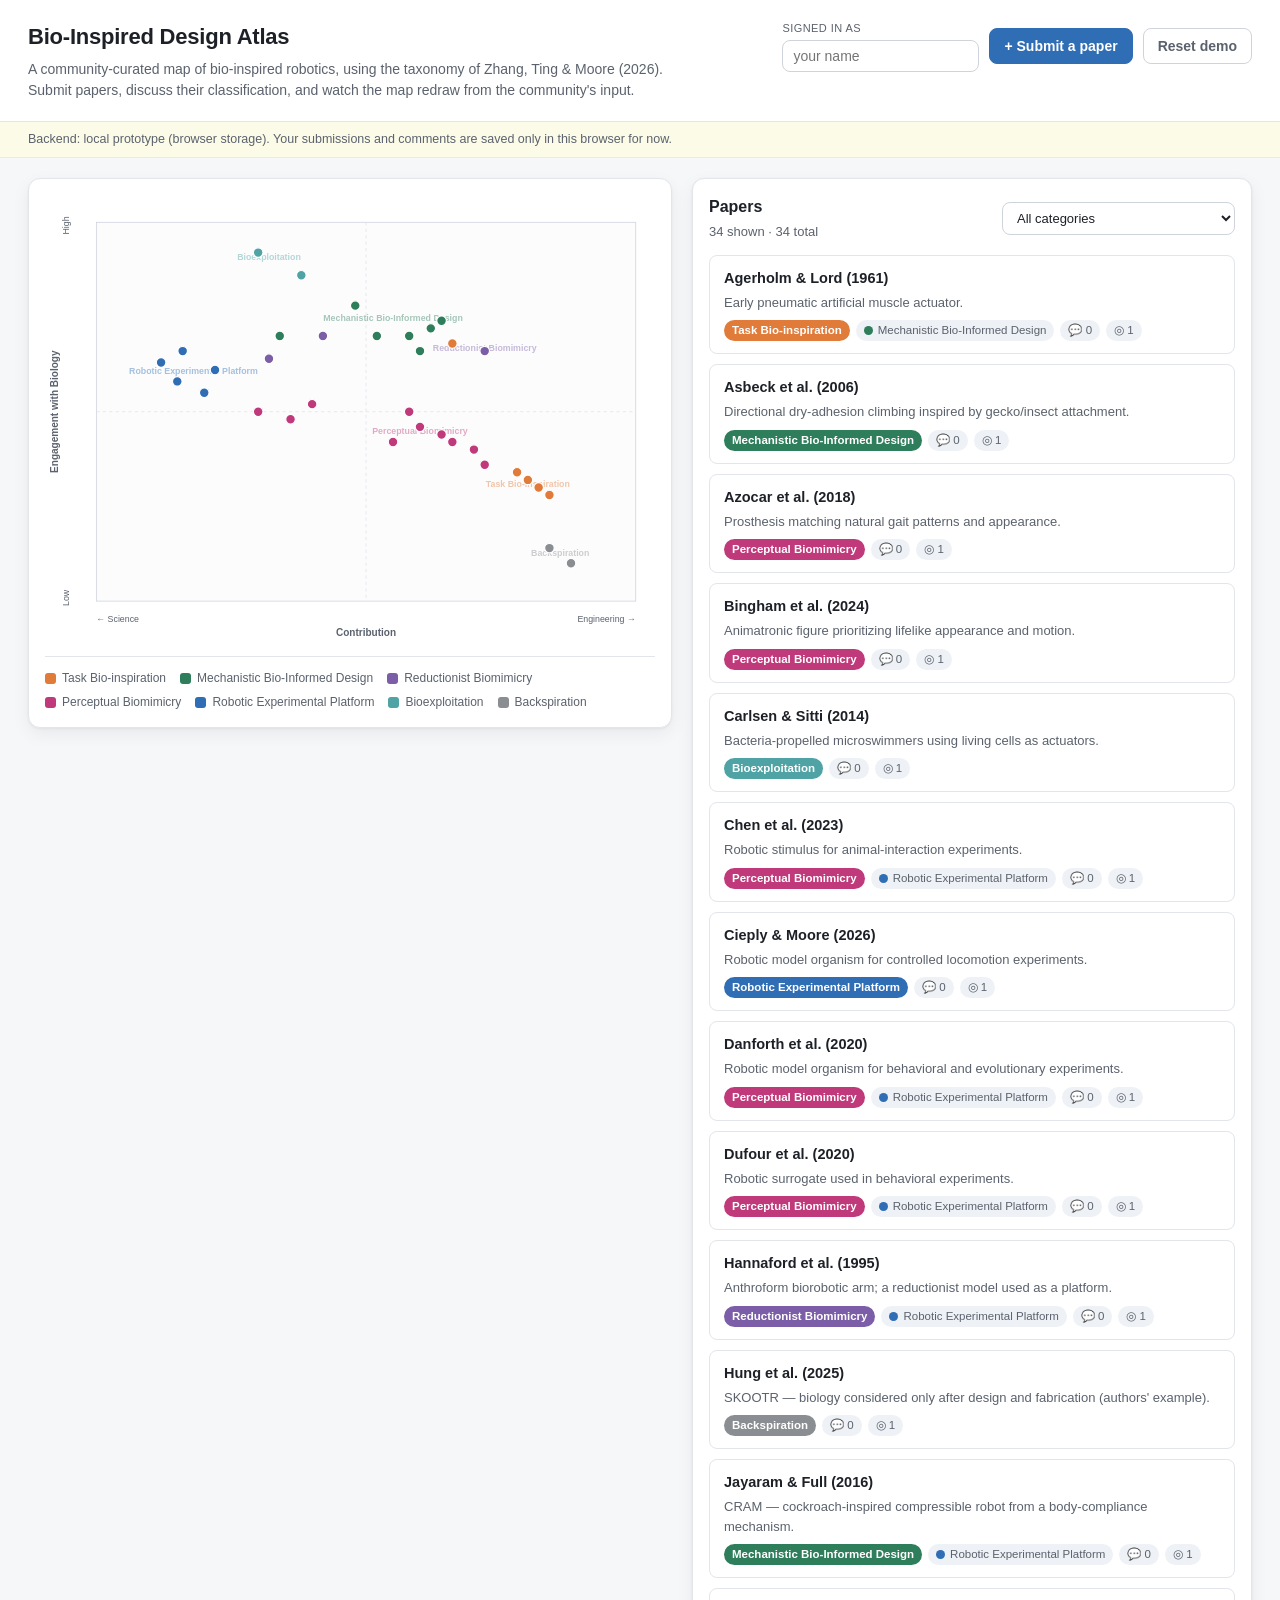
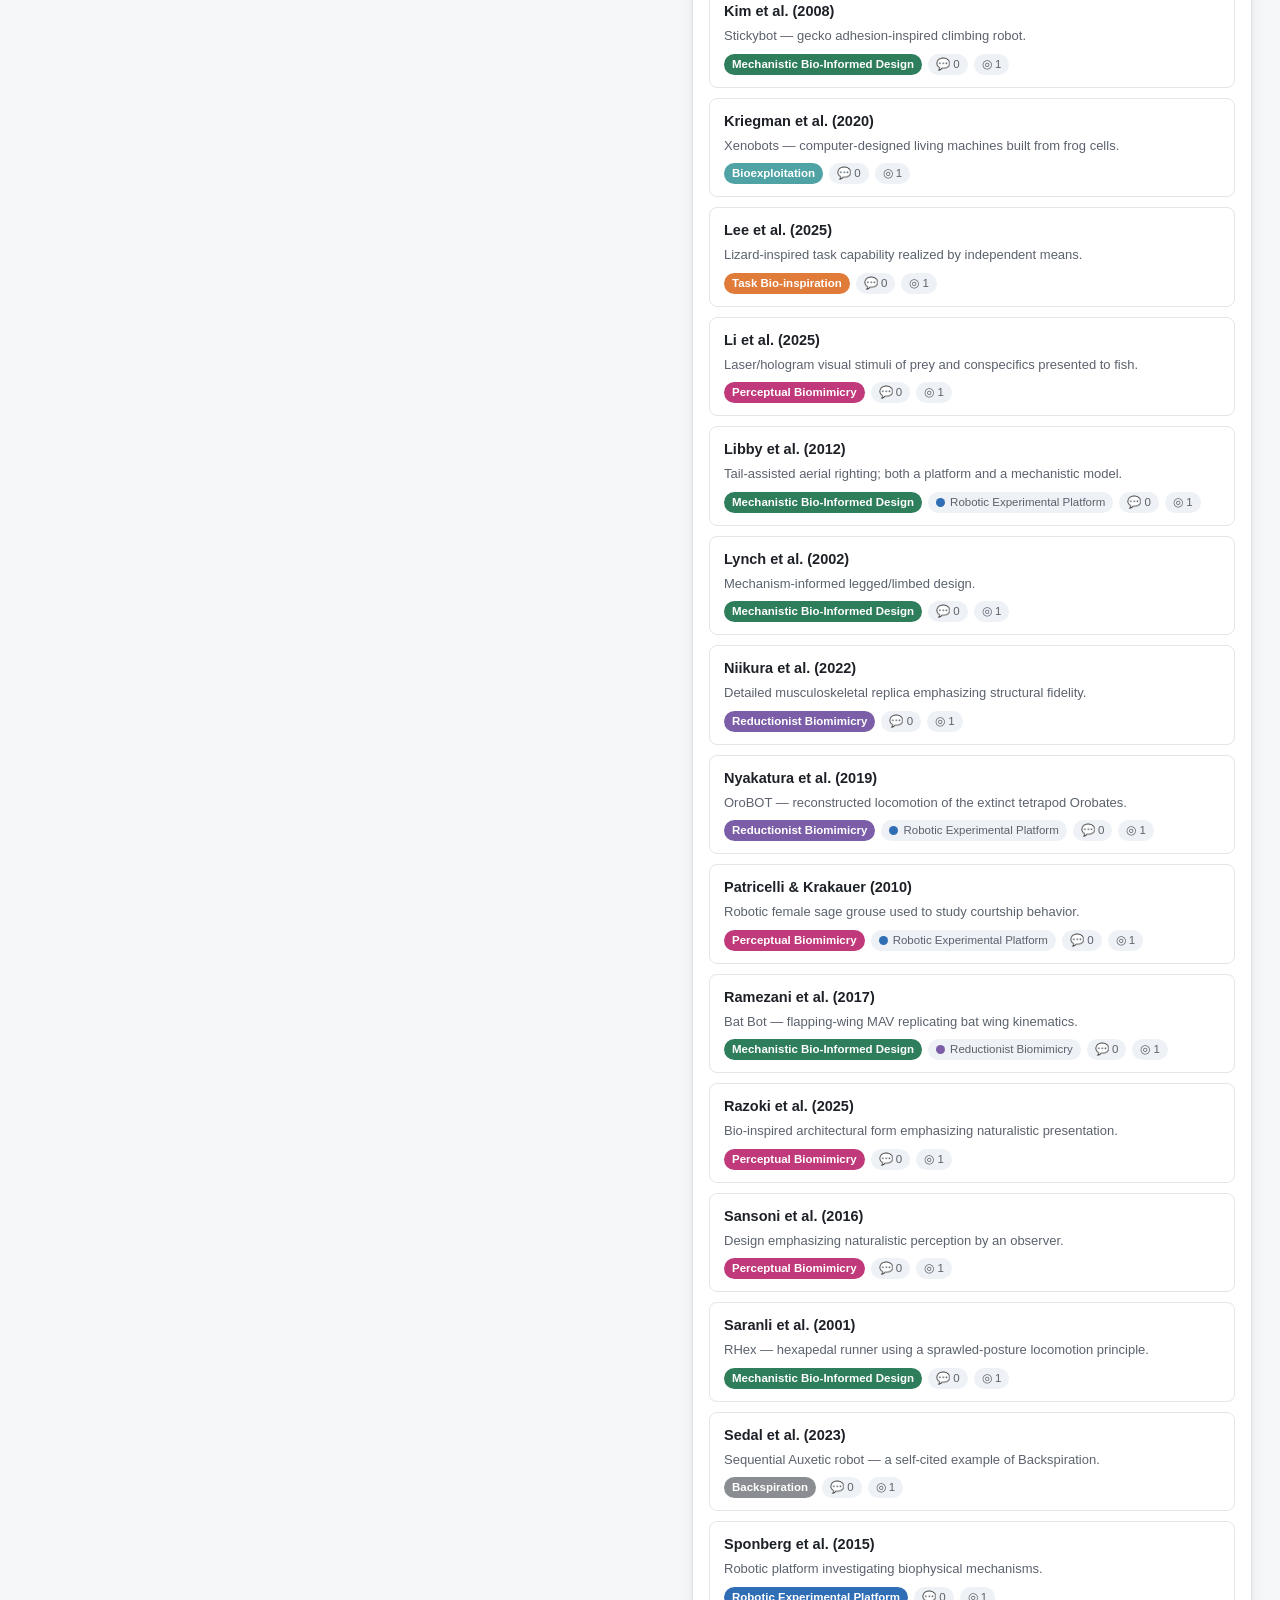
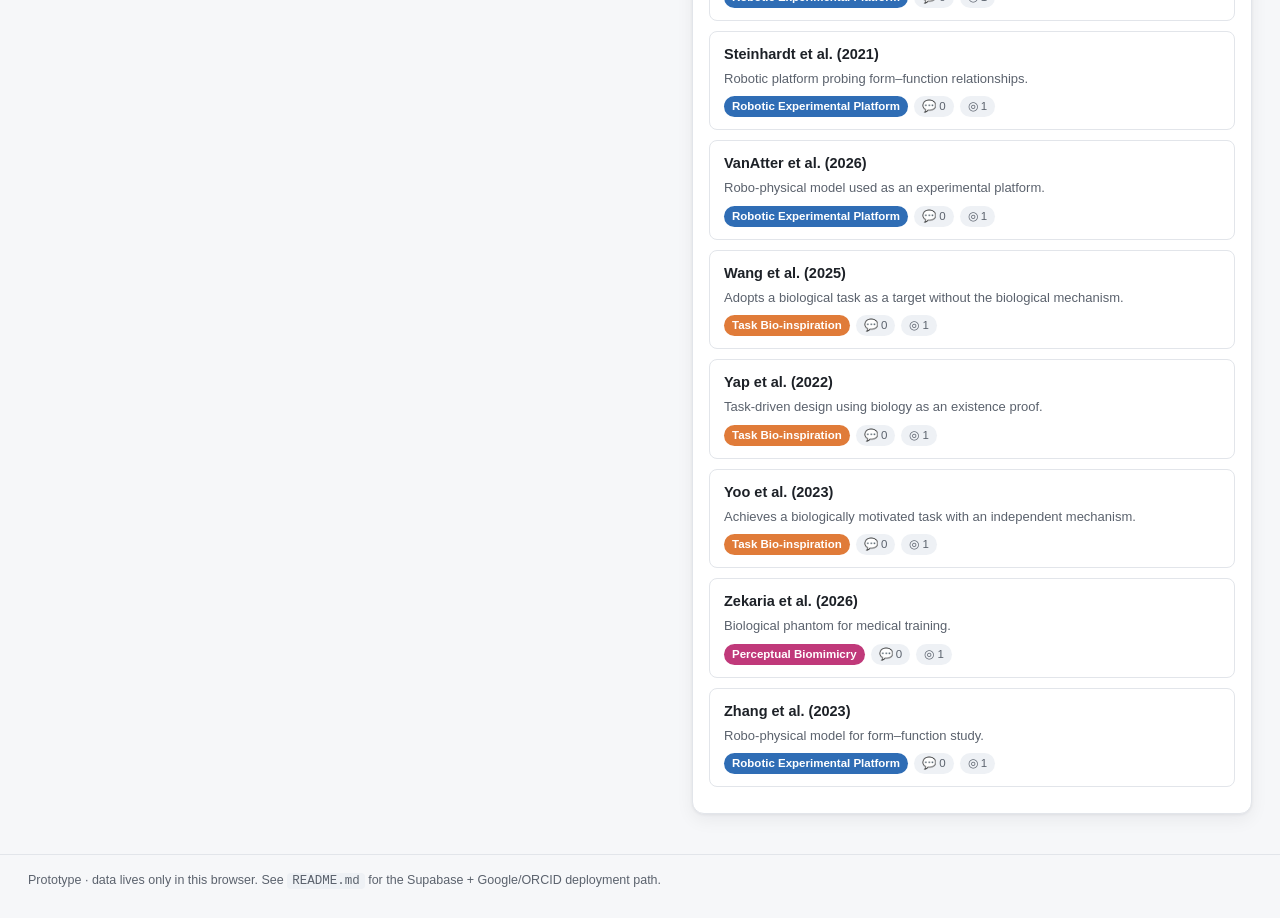
==== standalone.html @ 8ec5c48c "initial commit with files added all files from claude" ====
<!DOCTYPE html>
<html lang="en">
  <head>
    <meta charset="utf-8" />
    <meta name="viewport" content="width=device-width, initial-scale=1" />
    <title>Bio-Inspired Design Atlas</title>
    <meta
      name="description"
      content="A community atlas of bio-inspired robotics papers, classified and mapped by the Zhang–Ting–Moore (2026) taxonomy."
    />
    <!-- Bump ?v=N on EVERY asset below together when you change any CSS/JS,
         so browsers never mix a new file with a stale cached one. -->
    <style>
/* ============================================================================
 * styles.css — Bio-Inspired Design Atlas
 * ==========================================================================*/

:root {
  --bg: #f6f7f9;
  --panel: #ffffff;
  --ink: #1d2127;
  --ink-soft: #5b626d;
  --line: #e2e5ea;
  --line-strong: #cfd4dc;
  --accent: #2f6db5;
  --accent-ink: #ffffff;
  --shadow: 0 1px 3px rgba(16, 24, 40, 0.06), 0 6px 18px rgba(16, 24, 40, 0.06);
  --radius: 12px;
  --radius-sm: 8px;
}

* { box-sizing: border-box; }

body {
  margin: 0;
  font-family: -apple-system, BlinkMacSystemFont, "Segoe UI", Roboto, Helvetica,
    Arial, sans-serif;
  color: var(--ink);
  background: var(--bg);
  line-height: 1.5;
}

/* ---- Header ------------------------------------------------------------- */
.bid-header {
  display: flex;
  flex-wrap: wrap;
  gap: 16px 24px;
  align-items: flex-start;
  justify-content: space-between;
  padding: 20px 28px;
  background: var(--panel);
  border-bottom: 1px solid var(--line);
}
.bid-header-main { max-width: 640px; }
.bid-header h1 { margin: 0; font-size: 22px; letter-spacing: -0.01em; }
.bid-sub { margin: 6px 0 0; color: var(--ink-soft); font-size: 14px; }

.bid-header-actions {
  display: flex;
  flex-wrap: wrap;
  align-items: center;
  gap: 10px;
}
.bid-identity {
  display: flex;
  flex-direction: column;
  font-size: 11px;
  color: var(--ink-soft);
  text-transform: uppercase;
  letter-spacing: 0.04em;
}
.bid-identity input {
  margin-top: 3px;
  padding: 7px 10px;
  border: 1px solid var(--line-strong);
  border-radius: var(--radius-sm);
  font-size: 14px;
  min-width: 150px;
  text-transform: none;
  letter-spacing: normal;
  color: var(--ink);
}

.bid-btn {
  padding: 9px 14px;
  border-radius: var(--radius-sm);
  border: 1px solid var(--line-strong);
  background: var(--panel);
  color: var(--ink);
  font-size: 14px;
  font-weight: 600;
  cursor: pointer;
  transition: background 0.12s, border-color 0.12s, opacity 0.12s;
}
.bid-btn:hover { background: #f0f2f5; }
.bid-btn-primary {
  background: var(--accent);
  border-color: var(--accent);
  color: var(--accent-ink);
}
.bid-btn-primary:hover { background: #275c9b; }
.bid-btn-ghost { color: var(--ink-soft); }
.bid-btn:disabled { opacity: 0.5; cursor: not-allowed; }

.bid-auth { display: flex; align-items: center; gap: 8px; flex-wrap: wrap; }
.bid-auth-name { font-size: 13px; color: var(--ink-soft); }

.bid-backend-note {
  padding: 8px 28px;
  font-size: 12.5px;
  color: var(--ink-soft);
  background: #fbfbe8;
  border-bottom: 1px solid #efeecb;
}

/* ---- Layout ------------------------------------------------------------- */
.bid-layout {
  display: grid;
  grid-template-columns: minmax(420px, 1.15fr) minmax(360px, 1fr);
  gap: 20px;
  padding: 20px 28px 40px;
  align-items: start;
}
@media (max-width: 940px) {
  .bid-layout { grid-template-columns: 1fr; }
}

.bid-map-pane {
  position: sticky;
  top: 16px;
  background: var(--panel);
  border: 1px solid var(--line);
  border-radius: var(--radius);
  box-shadow: var(--shadow);
  padding: 16px;
}
@media (max-width: 940px) {
  .bid-map-pane { position: static; }
}

.bid-plot { width: 100%; }
.bid-plot-svg { width: 100%; height: auto; display: block; overflow: visible; }

/* ---- Plot internals ----------------------------------------------------- */
.bid-plot-frame { fill: #fcfcfd; stroke: var(--line-strong); stroke-width: 1; }
.bid-plot-grid { stroke: var(--line); stroke-width: 1; stroke-dasharray: 4 4; }
.bid-cat-label {
  font-size: 11px;
  font-weight: 700;
  opacity: 0.42;
  pointer-events: none;
  user-select: none;
}
.bid-axis-title { font-size: 12.5px; font-weight: 600; fill: var(--ink-soft); }
.bid-axis-end { font-size: 11px; fill: var(--ink-soft); }

.bid-dot {
  stroke: #ffffff;
  stroke-width: 1.5;
  cursor: pointer;
  transition: r 0.1s;
}
.bid-dot:hover { stroke: var(--ink); stroke-width: 2; }
.bid-dot:focus { outline: none; stroke: var(--ink); stroke-width: 2.5; }
.bid-dot.is-selected { stroke: var(--ink); stroke-width: 3; }

.bid-plot-tip {
  position: absolute;
  z-index: 5;
  pointer-events: none;
  background: #1d2127;
  color: #fff;
  padding: 7px 10px;
  border-radius: 8px;
  font-size: 12.5px;
  max-width: 240px;
  box-shadow: var(--shadow);
}
.bid-tip-meta { color: #b8bfca; font-size: 11px; }

/* ---- Legend ------------------------------------------------------------- */
.bid-legend {
  display: flex;
  flex-wrap: wrap;
  gap: 6px 14px;
  margin-top: 12px;
  padding-top: 12px;
  border-top: 1px solid var(--line);
}
.bid-legend-item {
  display: flex;
  align-items: center;
  gap: 6px;
  font-size: 12px;
  color: var(--ink-soft);
  cursor: default;
}
.bid-legend-swatch {
  width: 11px;
  height: 11px;
  border-radius: 3px;
  flex: 0 0 auto;
}

/* ---- Side pane / list --------------------------------------------------- */
.bid-side-pane {
  background: var(--panel);
  border: 1px solid var(--line);
  border-radius: var(--radius);
  box-shadow: var(--shadow);
  padding: 16px;
  min-height: 300px;
}
.bid-list-head {
  display: flex;
  align-items: center;
  justify-content: space-between;
  gap: 12px;
  margin-bottom: 12px;
}
.bid-list-head h2 { margin: 0; font-size: 16px; }
.bid-list-count { color: var(--ink-soft); font-size: 13px; }
.bid-filter {
  padding: 7px 10px;
  border: 1px solid var(--line-strong);
  border-radius: var(--radius-sm);
  font-size: 13px;
  color: var(--ink);
  background: var(--panel);
}

.bid-card {
  border: 1px solid var(--line);
  border-radius: var(--radius-sm);
  padding: 12px 14px;
  margin-bottom: 10px;
  cursor: pointer;
  transition: border-color 0.12s, box-shadow 0.12s;
}
.bid-card:hover { border-color: var(--line-strong); box-shadow: var(--shadow); }
.bid-card-title { font-weight: 600; font-size: 14.5px; }
.bid-card-blurb { color: var(--ink-soft); font-size: 13px; margin-top: 3px; }
.bid-card-meta {
  display: flex;
  flex-wrap: wrap;
  align-items: center;
  gap: 6px;
  margin-top: 8px;
}

.bid-chip {
  display: inline-flex;
  align-items: center;
  gap: 5px;
  font-size: 11.5px;
  font-weight: 600;
  padding: 2px 8px;
  border-radius: 999px;
  color: #fff;
  white-space: nowrap;
}
.bid-chip-soft {
  background: #eef1f5;
  color: var(--ink-soft);
  font-weight: 500;
}
.bid-chip-dot {
  width: 9px; height: 9px; border-radius: 50%; flex: 0 0 auto;
}

/* ---- Detail ------------------------------------------------------------- */
.bid-back {
  background: none;
  border: none;
  color: var(--accent);
  font-size: 13.5px;
  cursor: pointer;
  padding: 0;
  margin-bottom: 10px;
}
.bid-detail-title { margin: 0 0 4px; font-size: 18px; }
.bid-detail-fulltitle { font-size: 14.5px; font-weight: 600; margin: 0 0 6px; }
.bid-detail-blurb { color: var(--ink-soft); font-size: 14px; margin: 0 0 10px; }
.bid-detail-link { font-size: 13px; }

.bid-position-box {
  background: #f8f9fb;
  border: 1px solid var(--line);
  border-radius: var(--radius-sm);
  padding: 12px 14px;
  margin: 12px 0 6px;
}
.bid-position-box h3 { margin: 0 0 8px; font-size: 13px; text-transform: uppercase; letter-spacing: 0.04em; color: var(--ink-soft); }
.bid-tally-row {
  display: flex;
  align-items: center;
  gap: 8px;
  font-size: 13px;
  margin-bottom: 4px;
}
.bid-tally-bar {
  height: 8px;
  border-radius: 4px;
  min-width: 4px;
}
.bid-pos-readout { font-size: 13px; color: var(--ink-soft); margin-top: 6px; }

/* ---- Comments ----------------------------------------------------------- */
.bid-comments h3 { font-size: 15px; margin: 18px 0 8px; }
.bid-comment {
  border-left: 2px solid var(--line);
  padding: 6px 0 2px 12px;
  margin: 8px 0;
}
.bid-comment-head {
  display: flex;
  align-items: center;
  gap: 8px;
  font-size: 12px;
  color: var(--ink-soft);
}
.bid-comment-author { font-weight: 600; color: var(--ink); }
.bid-comment-body { font-size: 14px; margin: 4px 0; white-space: pre-wrap; word-break: break-word; }
.bid-comment-body.is-deleted { color: var(--ink-soft); font-style: italic; }
.bid-comment-sg {
  font-size: 12px;
  color: var(--ink-soft);
  background: #f4f6f9;
  border-radius: 6px;
  padding: 4px 8px;
  margin: 4px 0;
  display: inline-flex;
  flex-wrap: wrap;
  gap: 4px 8px;
  align-items: center;
}
.bid-comment-actions {
  display: flex;
  align-items: center;
  gap: 12px;
  font-size: 12.5px;
  margin-top: 2px;
}
.bid-vote {
  display: inline-flex;
  align-items: center;
  gap: 4px;
}
.bid-vote button {
  border: none;
  background: none;
  cursor: pointer;
  font-size: 15px;
  line-height: 1;
  color: var(--ink-soft);
  padding: 0 2px;
}
.bid-vote button.is-on { color: var(--accent); }
.bid-vote-score { min-width: 16px; text-align: center; font-weight: 600; }
.bid-linkbtn {
  border: none; background: none; color: var(--accent);
  cursor: pointer; font-size: 12.5px; padding: 0;
}
.bid-linkbtn.is-danger { color: #b23b3b; }

/* ---- Forms / classification widget ------------------------------------- */
.bid-form { margin-top: 8px; }
.bid-field { margin-bottom: 12px; }
.bid-field label { display: block; font-size: 12.5px; font-weight: 600; margin-bottom: 4px; }
.bid-field input[type="text"],
.bid-field input[type="url"],
.bid-field input[type="number"],
.bid-field textarea {
  width: 100%;
  padding: 8px 10px;
  border: 1px solid var(--line-strong);
  border-radius: var(--radius-sm);
  font-size: 14px;
  font-family: inherit;
  color: var(--ink);
}
.bid-field textarea { resize: vertical; min-height: 70px; }

.bid-classify {
  border: 1px solid var(--line);
  border-radius: var(--radius-sm);
  padding: 12px;
  background: #fafbfc;
}
.bid-slider-row { margin-bottom: 10px; }
.bid-slider-row label { display: flex; justify-content: space-between; font-size: 12.5px; font-weight: 600; }
.bid-slider-row .bid-slider-val { color: var(--ink-soft); font-weight: 500; }
.bid-slider-row input[type="range"] { width: 100%; }
.bid-slider-ends { display: flex; justify-content: space-between; font-size: 11px; color: var(--ink-soft); }

.bid-cat-picker { display: flex; flex-wrap: wrap; gap: 6px; margin-top: 4px; }
.bid-cat-toggle {
  display: inline-flex;
  align-items: center;
  gap: 6px;
  font-size: 12.5px;
  padding: 5px 9px;
  border: 1px solid var(--line-strong);
  border-radius: 999px;
  cursor: pointer;
  user-select: none;
}
.bid-cat-toggle input { display: none; }
.bid-cat-toggle.is-on { border-color: currentColor; background: #fff; font-weight: 600; }

.bid-form-actions { display: flex; gap: 10px; align-items: center; margin-top: 8px; }
.bid-error { color: #b23b3b; font-size: 13px; }
.bid-hint { color: var(--ink-soft); font-size: 12px; }

.bid-doi-row { display: flex; gap: 8px; align-items: stretch; }
.bid-doi-row input { flex: 1; }
.bid-doi-row .bid-btn { white-space: nowrap; }
.bid-lookup-msg { margin-top: 8px; font-size: 13px; padding: 8px 10px; border-radius: var(--radius-sm); }
.bid-lookup-info { background: #eef2f7; color: var(--ink-soft); }
.bid-lookup-ok { background: #e9f6ee; color: #1f6b3b; border: 1px solid #cdead6; }
.bid-lookup-error { background: #fdecec; color: #7a1f1f; border: 1px solid #f4caca; }
.bid-found-sub { margin-top: 3px; font-size: 12px; opacity: 0.85; }

.bid-toggle-classify {
  display: inline-flex; align-items: center; gap: 6px;
  font-size: 12.5px; color: var(--ink-soft); margin-bottom: 8px; cursor: pointer;
}

/* ---- Modal -------------------------------------------------------------- */
.bid-modal-backdrop {
  position: fixed; inset: 0; background: rgba(16, 24, 40, 0.45);
  display: flex; align-items: flex-start; justify-content: center;
  padding: 40px 16px; z-index: 50; overflow: auto;
}
.bid-modal {
  background: var(--panel);
  border-radius: var(--radius);
  box-shadow: var(--shadow);
  width: 100%;
  max-width: 560px;
  padding: 22px 24px;
}
.bid-modal h2 { margin: 0 0 4px; font-size: 18px; }
.bid-modal-sub { margin: 0 0 14px; color: var(--ink-soft); font-size: 13.5px; }
.bid-modal-close {
  float: right; border: none; background: none; font-size: 20px;
  cursor: pointer; color: var(--ink-soft); line-height: 1;
}

.bid-empty { color: var(--ink-soft); font-size: 14px; padding: 20px 4px; }

.bid-footer {
  padding: 16px 28px 28px;
  color: var(--ink-soft);
  font-size: 12.5px;
  border-top: 1px solid var(--line);
}
.bid-footer code { background: #eef1f5; padding: 1px 5px; border-radius: 4px; }

</style>
    <script>
      // Visible startup-error box: surfaces any script-load or boot failure
      // (e.g. a browser blocking scripts on a double-clicked file:// page)
      // instead of leaving a silently-blank plot.
      (function () {
        function show(msg) {
          try {
            var b = document.getElementById("bid-fatal");
            if (!b) {
              b = document.createElement("div");
              b.id = "bid-fatal";
              b.setAttribute(
                "style",
                "position:fixed;left:0;right:0;top:0;z-index:9999;background:#fdecec;color:#7a1f1f;border-bottom:1px solid #f4caca;padding:10px 14px;font:13px -apple-system,Segoe UI,Roboto,sans-serif"
              );
              (document.body || document.documentElement).appendChild(b);
            }
            b.textContent =
              "Atlas could not start: " + msg +
              "  —  Some browsers block scripts on double-clicked (file://) pages. Open it via a local server or the deployed site — see README, or use standalone.html.";
          } catch (e) {}
        }
        window.addEventListener("error", function (e) {
          var m = (e && e.message) ||
            (e && e.target && e.target.src ? "failed to load " + e.target.src : "unknown error");
          show(m);
        }, true);
        window.addEventListener("unhandledrejection", function (e) {
          show((e && e.reason && e.reason.message) || "startup failed");
        });
      })();
    </script>
  </head>
  <body>
    <header class="bid-header">
      <div class="bid-header-main">
        <h1>Bio-Inspired Design Atlas</h1>
        <p class="bid-sub">
          A community-curated map of bio-inspired robotics, using the taxonomy of
          Zhang, Ting &amp; Moore (2026). Submit papers, discuss their
          classification, and watch the map redraw from the community's input.
        </p>
      </div>
      <div class="bid-header-actions">
        <label class="bid-identity">
          <span>Signed in as</span>
          <input
            id="bid-user"
            type="text"
            placeholder="your name"
            autocomplete="off"
            aria-label="Your display name"
          />
        </label>
        <button id="bid-submit-btn" class="bid-btn bid-btn-primary">+ Submit a paper</button>
        <button id="bid-reset-btn" class="bid-btn bid-btn-ghost" title="Restore the seed dataset">Reset demo</button>
      </div>
    </header>

    <div id="bid-backend-note" class="bid-backend-note"></div>

    <main class="bid-layout">
      <section class="bid-map-pane" aria-label="Taxonomy map">
        <div id="bid-plot" class="bid-plot"></div>
        <div id="bid-legend" class="bid-legend"></div>
      </section>

      <section class="bid-side-pane" aria-label="Papers">
        <div id="bid-side"></div>
      </section>
    </main>

    <!-- Modal host -->
    <div id="bid-modal-root"></div>

    <footer class="bid-footer">
      <span>
        Prototype · data lives only in this browser. See
        <code>README.md</code> for the Supabase + Google/ORCID deployment path.
      </span>
    </footer>

    <script>
/* ============================================================================
 * data.js — Taxonomy definitions and seed papers
 *
 * The taxonomy follows Zhang, Ting & Moore (2026), "Justifying bio-inspired
 * robotics research: A taxonomy of strategies."
 *
 * Plot axes (Fig. 2 of the paper):
 *   x  : 0.0 = purely Scientific contribution ... 1.0 = purely Engineering
 *   y  : 0.0 = low Engagement with Biology     ... 1.0 = high Engagement
 *
 * Everything here is *seed* data. Positions and category tallies are meant to
 * be overwritten by the community: each classification suggestion a user adds
 * (on submission, or in a comment) contributes an (x, y) point and a set of
 * category tags. A paper's plotted position is the mean of all such points.
 * ==========================================================================*/

(function (global) {
  "use strict";

  // ---- The two axes of Figure 2 -------------------------------------------
  const AXES = {
    x: { label: "Contribution", low: "Science", high: "Engineering" },
    y: { label: "Engagement with Biology", low: "Low", high: "High" },
  };

  // ---- The seven taxonomic categories -------------------------------------
  // `centroid` is where the category label floats on the map and where new
  // suggestions default their slider — it is a visual hint, not a constraint.
  const CATEGORIES = [
    {
      id: "task",
      name: "Task Bio-inspiration",
      color: "#E07B39",
      centroid: { x: 0.80, y: 0.30 },
      blurb:
        "A biological behavior or capability is the motivating goal, but the " +
        "design uses an independent mechanism. Biology serves as an existence " +
        "proof that the task is possible; it informs the goal, not the how.",
    },
    {
      id: "mechanistic",
      name: "Mechanistic Bio-Informed Design",
      color: "#2E7D5B",
      centroid: { x: 0.55, y: 0.74 },
      blurb:
        "A well-characterized biological mechanism is understood, abstracted, " +
        "and translated into an engineered system to enhance performance or " +
        "confer new capabilities. Each design decision is traceable to biology.",
    },
    {
      id: "reductionist",
      name: "Reductionist Biomimicry",
      color: "#7B5EA7",
      centroid: { x: 0.72, y: 0.66 },
      blurb:
        "Closely mirrors the structures of a biological system without " +
        "identifying the mechanistic principle behind their function. Strongest " +
        "when used iteratively as an experimental platform.",
    },
    {
      id: "perceptual",
      name: "Perceptual Biomimicry",
      color: "#C0397A",
      centroid: { x: 0.60, y: 0.44 },
      blurb:
        "The biological presentation of the design is the primary objective. " +
        "Success means the design is perceived as biological or naturalistic " +
        "by its intended audience — the presentation is the function.",
    },
    {
      id: "rep",
      name: "Robotic Experimental Platform",
      color: "#2F6DB5",
      centroid: { x: 0.18, y: 0.60 },
      blurb:
        "A robotic or mechanical surrogate replaces live animals to isolate and " +
        "study specific properties (morphology, kinematics, behavior) under " +
        "repeatable conditions to test scientific hypotheses.",
    },
    {
      id: "bioexploitation",
      name: "Bioexploitation",
      color: "#4FA3A5",
      centroid: { x: 0.32, y: 0.90 },
      blurb:
        "Directly incorporates biological material — living tissue or deceased " +
        "appendages — into engineered systems. Exploits biology's small-scale " +
        "manufacturing and pre-integrated components (e.g., bio-hybrid robots).",
    },
    {
      id: "backspiration",
      name: "Backspiration",
      color: "#8A8D91",
      centroid: { x: 0.86, y: 0.12 },
      blurb:
        "The 'bio-inspired' label is applied retroactively rather than arising " +
        "from the design process — a post-hoc analogy or visibility keyword " +
        "where biology did not substantively shape the engineering decisions.",
    },
  ];

  const CATEGORY_BY_ID = {};
  CATEGORIES.forEach((c) => (CATEGORY_BY_ID[c.id] = c));

  // ---- Seed papers (drawn from Fig. 2 of the review) ----------------------
  // Each paper carries an initial "seed" suggestion so the map is populated on
  // first load. `blurb` is a short editable descriptor, not an exact title.
  // p() = helper to build a seed paper with one seed suggestion.
  function p(id, label, year, cats, x, y, blurb) {
    return {
      id,
      label, // e.g. "Kriegman et al. (2020)"
      year,
      link: "",
      blurb: blurb || "Seed example from Fig. 2 of the review.",
      seed: true,
      seedSuggestion: { x, y, categories: cats },
    };
  }

  const SEED_PAPERS = [
    // --- Robotic Experimental Platform ---
    p("vanatter2026", "VanAtter et al. (2026)", 2026, ["rep"], 0.15, 0.58,
      "Robo-physical model used as an experimental platform."),
    p("libby2012", "Libby et al. (2012)", 2012, ["rep", "mechanistic"], 0.34, 0.70,
      "Tail-assisted aerial righting; both a platform and a mechanistic model."),
    p("steinhardt2021", "Steinhardt et al. (2021)", 2021, ["rep"], 0.20, 0.55,
      "Robotic platform probing form–function relationships."),
    p("cieply2026", "Cieply & Moore (2026)", 2026, ["rep"], 0.12, 0.63,
      "Robotic model organism for controlled locomotion experiments."),
    p("zhang2023", "Zhang et al. (2023)", 2023, ["rep"], 0.16, 0.66,
      "Robo-physical model for form–function study."),
    p("sponberg2015", "Sponberg et al. (2015)", 2015, ["rep"], 0.22, 0.61,
      "Robotic platform investigating biophysical mechanisms."),
    p("dufour2020", "Dufour et al. (2020)", 2020, ["rep", "perceptual"], 0.30, 0.50,
      "Robotic surrogate used in behavioral experiments."),
    p("patricelli2010", "Patricelli & Krakauer (2010)", 2010, ["rep", "perceptual"], 0.36, 0.48,
      "Robotic female sage grouse used to study courtship behavior."),
    p("danforth2020", "Danforth et al. (2020)", 2020, ["rep", "perceptual"], 0.40, 0.52,
      "Robotic model organism for behavioral and evolutionary experiments."),
    p("hannaford1995", "Hannaford et al. (1995)", 1995, ["rep", "reductionist"], 0.32, 0.64,
      "Anthroform biorobotic arm; a reductionist model used as a platform."),
    p("nyakatura2019", "Nyakatura et al. (2019)", 2019, ["reductionist", "rep"], 0.42, 0.70,
      "OroBOT — reconstructed locomotion of the extinct tetrapod Orobates."),

    // --- Mechanistic Bio-Informed Design ---
    p("jayaram2016", "Jayaram & Full (2016)", 2016, ["mechanistic", "rep"], 0.48, 0.78,
      "CRAM — cockroach-inspired compressible robot from a body-compliance mechanism."),
    p("saranli2001", "Saranli et al. (2001)", 2001, ["mechanistic"], 0.62, 0.72,
      "RHex — hexapedal runner using a sprawled-posture locomotion principle."),
    p("agerholm1961", "Agerholm & Lord (1961)", 1961, ["mechanistic", "task"], 0.66, 0.68,
      "Early pneumatic artificial muscle actuator."),
    p("kim2008", "Kim et al. (2008)", 2008, ["mechanistic"], 0.58, 0.70,
      "Stickybot — gecko adhesion-inspired climbing robot."),
    p("asbeck2006", "Asbeck et al. (2006)", 2006, ["mechanistic"], 0.60, 0.66,
      "Directional dry-adhesion climbing inspired by gecko/insect attachment."),
    p("ramezani2017", "Ramezani et al. (2017)", 2017, ["mechanistic", "reductionist"], 0.64, 0.74,
      "Bat Bot — flapping-wing MAV replicating bat wing kinematics."),
    p("lynch2002", "Lynch et al. (2002)", 2002, ["mechanistic"], 0.52, 0.70,
      "Mechanism-informed legged/limbed design."),

    // --- Reductionist Biomimicry ---
    p("niikura2022", "Niikura et al. (2022)", 2022, ["reductionist"], 0.72, 0.66,
      "Detailed musculoskeletal replica emphasizing structural fidelity."),

    // --- Perceptual Biomimicry ---
    p("chen2023", "Chen et al. (2023)", 2023, ["perceptual", "rep"], 0.58, 0.50,
      "Robotic stimulus for animal-interaction experiments."),
    p("bingham2024", "Bingham et al. (2024)", 2024, ["perceptual"], 0.70, 0.40,
      "Animatronic figure prioritizing lifelike appearance and motion."),
    p("azocar2018", "Azocar et al. (2018)", 2018, ["perceptual"], 0.64, 0.44,
      "Prosthesis matching natural gait patterns and appearance."),
    p("sansoni2016", "Sansoni et al. (2016)", 2016, ["perceptual"], 0.66, 0.42,
      "Design emphasizing naturalistic perception by an observer."),
    p("zekaria2026", "Zekaria et al. (2026)", 2026, ["perceptual"], 0.60, 0.46,
      "Biological phantom for medical training."),
    p("razoki2025", "Razoki et al. (2025)", 2025, ["perceptual"], 0.72, 0.36,
      "Bio-inspired architectural form emphasizing naturalistic presentation."),
    p("li2025", "Li et al. (2025)", 2025, ["perceptual"], 0.55, 0.42,
      "Laser/hologram visual stimuli of prey and conspecifics presented to fish."),

    // --- Task Bio-inspiration ---
    p("yoo2023", "Yoo et al. (2023)", 2023, ["task"], 0.80, 0.32,
      "Achieves a biologically motivated task with an independent mechanism."),
    p("wang2025", "Wang et al. (2025)", 2025, ["task"], 0.84, 0.28,
      "Adopts a biological task as a target without the biological mechanism."),
    p("yap2022", "Yap et al. (2022)", 2022, ["task"], 0.78, 0.34,
      "Task-driven design using biology as an existence proof."),
    p("lee2025", "Lee et al. (2025)", 2025, ["task"], 0.82, 0.30,
      "Lizard-inspired task capability realized by independent means."),

    // --- Bioexploitation ---
    p("kriegman2020", "Kriegman et al. (2020)", 2020, ["bioexploitation"], 0.30, 0.92,
      "Xenobots — computer-designed living machines built from frog cells."),
    p("carlsen2014", "Carlsen & Sitti (2014)", 2014, ["bioexploitation"], 0.38, 0.86,
      "Bacteria-propelled microswimmers using living cells as actuators."),

    // --- Backspiration ---
    p("hung2025", "Hung et al. (2025)", 2025, ["backspiration"], 0.84, 0.14,
      "SKOOTR — biology considered only after design and fabrication (authors' example)."),
    p("sedal2023", "Sedal et al. (2023)", 2023, ["backspiration"], 0.88, 0.10,
      "Sequential Auxetic robot — a self-cited example of Backspiration."),
  ];

  global.BID = global.BID || {};
  global.BID.AXES = AXES;
  global.BID.CATEGORIES = CATEGORIES;
  global.BID.CATEGORY_BY_ID = CATEGORY_BY_ID;
  global.BID.SEED_PAPERS = SEED_PAPERS;
})(window);

</script>
    <script>
/* ============================================================================
 * store.js — Data-access layer (localStorage implementation)
 *
 * Every method is async (returns a Promise) even though localStorage is
 * synchronous. This is deliberate: the Supabase-backed store has the exact
 * same method signatures but is genuinely async, so swapping the backend
 * later requires NO changes in app.js — just point BID.store at the other
 * implementation. See supabase/schema.sql and README.md.
 *
 * Data model
 *   paper       { id, label, year, link, blurb, author, createdAt, seed }
 *   comment     { id, paperId, parentId, body, author, createdAt,
 *                 voters:{userId:±1}, deleted }
 *   suggestion  { id, paperId, commentId|null, x, y, categories:[id], author,
 *                 createdAt }
 *
 * A paper's plotted position is the MEAN of all its suggestions' (x,y).
 * Its category tally counts every category tag across all suggestions.
 * ==========================================================================*/

(function (global) {
  "use strict";

  const KEY = "bid_state_v1";
  const USER_KEY = "bid_user_v1";

  let _id = 0;
  function uid(prefix) {
    _id += 1;
    return prefix + "_" + Date.now().toString(36) + "_" + _id.toString(36);
  }

  function nowISO() {
    return new Date().toISOString();
  }

  function defer(value) {
    // Mimic an async backend so the UI code is identical for Supabase.
    return new Promise((resolve) => setTimeout(() => resolve(value), 0));
  }

  // ---- Persistence --------------------------------------------------------
  let state = null;
  let storageHealthy = true; // flips false if a write ever fails (quota / private mode)

  function persist() {
    try {
      localStorage.setItem(KEY, JSON.stringify(state));
      storageHealthy = true;
      return true;
    } catch (e) {
      console.warn("Could not persist state:", e);
      storageHealthy = false; // surfaced by the UI as a visible warning
      return false;
    }
  }

  function seedState() {
    const papers = [];
    const comments = [];
    const suggestions = [];
    (global.BID.SEED_PAPERS || []).forEach((sp) => {
      papers.push({
        id: sp.id,
        label: sp.label,
        year: sp.year,
        link: sp.link || "",
        blurb: sp.blurb || "",
        author: "seed",
        createdAt: nowISO(),
        seed: true,
      });
      if (sp.seedSuggestion) {
        suggestions.push({
          id: uid("sg"),
          paperId: sp.id,
          commentId: null,
          x: sp.seedSuggestion.x,
          y: sp.seedSuggestion.y,
          categories: sp.seedSuggestion.categories.slice(),
          author: "seed",
          createdAt: nowISO(),
        });
      }
    });
    return { version: 1, papers, comments, suggestions };
  }

  function load() {
    if (state) return state;
    let raw = null;
    try {
      raw = localStorage.getItem(KEY);
    } catch (e) {
      raw = null;
    }
    if (raw) {
      try {
        state = JSON.parse(raw);
      } catch (e) {
        state = null;
      }
    }
    // Validate ALL collections — a partial/old-schema blob (papers present but
    // comments/suggestions missing) would otherwise crash decoratePaper().
    if (
      !state ||
      !Array.isArray(state.papers) ||
      !Array.isArray(state.comments) ||
      !Array.isArray(state.suggestions)
    ) {
      state = seedState();
      persist();
    }
    return state;
  }

  // ---- Derived values -----------------------------------------------------
  function clamp01(v) {
    v = Number(v);
    if (isNaN(v)) return 0.5;
    return Math.max(0, Math.min(1, v));
  }

  function decoratePaper(paper) {
    const sgs = state.suggestions.filter((s) => s.paperId === paper.id);
    const n = sgs.length;
    let position = null;
    if (n > 0) {
      const sx = sgs.reduce((a, s) => a + clamp01(s.x), 0);
      const sy = sgs.reduce((a, s) => a + clamp01(s.y), 0);
      position = { x: sx / n, y: sy / n };
    }
    const tally = {};
    sgs.forEach((s) => {
      (s.categories || []).forEach((cid) => {
        tally[cid] = (tally[cid] || 0) + 1;
      });
    });
    // Order categories by the paper.js declaration order for stable tie-breaks.
    const ordered = (global.BID.CATEGORIES || [])
      .map((c) => ({ id: c.id, count: tally[c.id] || 0 }))
      .filter((t) => t.count > 0)
      .sort((a, b) => b.count - a.count);
    const topCategory = ordered.length ? ordered[0].id : null;
    const commentCount = state.comments.filter(
      (c) => c.paperId === paper.id && !c.deleted
    ).length;
    return Object.assign({}, paper, {
      position,
      suggestionCount: n,
      commentCount,
      categoryTally: ordered,
      topCategory,
    });
  }

  // ---- Public API ---------------------------------------------------------
  const store = {
    backendName: "Local prototype (browser storage)",

    async ready() {
      load();
      return defer(true);
    },

    isStorageHealthy() {
      return storageHealthy;
    },

    async getPapers() {
      load();
      return defer(state.papers.map(decoratePaper));
    },

    async getPaper(id) {
      load();
      const p = state.papers.find((x) => x.id === id);
      return defer(p ? decoratePaper(p) : null);
    },

    // Case-insensitive DOI lookup for duplicate prevention. Returns {id,label} or null.
    async findPaperByDoi(doi) {
      load();
      const norm = String(doi || "").trim().toLowerCase();
      if (!norm) return defer(null);
      const p = state.papers.find((x) => (x.doi || "").trim().toLowerCase() === norm);
      return defer(p ? { id: p.id, label: p.label } : null);
    },

    // data: { doi, title, firstAuthor, label, year, link, blurb, x, y,
    //         categories:[], justification, author }
    async addPaper(data) {
      load();
      const id = uid("pp");
      const createdAt = nowISO();
      const author = (data.author || "anonymous").trim() || "anonymous";
      state.papers.push({
        id,
        doi: String(data.doi || "").trim(),
        title: String(data.title || "").trim(),
        firstAuthor: String(data.firstAuthor || "").trim(),
        label: String(data.label || "").trim(),
        year: data.year ? Number(data.year) : null,
        link: String(data.link || "").trim(),
        blurb: String(data.blurb || "").trim(),
        author,
        createdAt,
        seed: false,
      });
      // The submitter's initial classification is the paper's first suggestion.
      state.suggestions.push({
        id: uid("sg"),
        paperId: id,
        commentId: null,
        x: clamp01(data.x),
        y: clamp01(data.y),
        categories: (data.categories || []).slice(),
        author,
        createdAt,
      });
      // Their justification becomes the opening comment of the thread.
      if (data.justification && data.justification.trim()) {
        state.comments.push({
          id: uid("cm"),
          paperId: id,
          parentId: null,
          body: data.justification.trim(),
          author,
          createdAt,
          voters: {},
          deleted: false,
        });
      }
      persist();
      return defer(id);
    },

    async getComments(paperId) {
      load();
      return defer(
        state.comments
          .filter((c) => c.paperId === paperId)
          .map((c) => Object.assign({}, c))
      );
    },

    async getSuggestions(paperId) {
      load();
      return defer(
        state.suggestions
          .filter((s) => s.paperId === paperId)
          .map((s) => Object.assign({}, s))
      );
    },

    // data: { paperId, parentId, body, author, suggestion?:{x,y,categories} }
    async addComment(data) {
      load();
      const id = uid("cm");
      const createdAt = nowISO();
      const author = (data.author || "anonymous").trim() || "anonymous";
      state.comments.push({
        id,
        paperId: data.paperId,
        parentId: data.parentId || null,
        body: String(data.body || "").trim(),
        author,
        createdAt,
        voters: {},
        deleted: false,
      });
      if (data.suggestion) {
        state.suggestions.push({
          id: uid("sg"),
          paperId: data.paperId,
          commentId: id,
          x: clamp01(data.suggestion.x),
          y: clamp01(data.suggestion.y),
          categories: (data.suggestion.categories || []).slice(),
          author,
          createdAt,
        });
      }
      persist();
      return defer(id);
    },

    async voteComment(commentId, userId, dir) {
      load();
      const c = state.comments.find((x) => x.id === commentId);
      if (!c) return defer(null);
      c.voters = c.voters || {};
      if (dir === 0 || c.voters[userId] === dir) {
        delete c.voters[userId]; // toggle off
      } else {
        c.voters[userId] = dir; // 1 or -1
      }
      persist();
      return defer(Object.assign({}, c));
    },

    async deleteComment(commentId, userId) {
      load();
      const c = state.comments.find((x) => x.id === commentId);
      if (!c || c.author !== userId) return defer(false);
      c.deleted = true;
      c.body = "";
      // Drop the classification this comment contributed, so a deleted comment
      // no longer skews the paper's averaged map position.
      state.suggestions = state.suggestions.filter((s) => s.commentId !== commentId);
      persist();
      return defer(true);
    },

    async resetToSeed() {
      state = seedState();
      persist();
      return defer(true);
    },

    // ---- lightweight identity (prototype stand-in for Google/ORCID) -------
    getUser() {
      try {
        return localStorage.getItem(USER_KEY) || "";
      } catch (e) {
        return "";
      }
    },
    setUser(name) {
      try {
        localStorage.setItem(USER_KEY, name || "");
      } catch (e) {}
    },
  };

  global.BID = global.BID || {};
  global.BID.store = store;
})(window);

</script>
    <script>
/* ============================================================================
 * doi.js — DOI validation + Crossref metadata lookup
 *
 * Crossref's REST API is free, needs no key, and sends permissive CORS headers,
 * so it works from a static page (including file://). We include a mailto for
 * the "polite pool" per Crossref etiquette.
 *
 * Exposes BID.doi = { normalizeDoi, lookupDoi, makeLabel }.
 * ==========================================================================*/

(function (global) {
  "use strict";

  const MAILTO = "taliaym@umich.edu";

  // Accepts a bare DOI, a doi: prefix, or a doi.org URL. Returns the bare DOI
  // (e.g. "10.1073/pnas.1910837117") or null if it isn't shaped like a DOI.
  function normalizeDoi(s) {
    s = String(s || "").trim();
    s = s.replace(/^\s*doi:\s*/i, "");
    s = s.replace(/^https?:\/\/(dx\.)?doi\.org\//i, "");
    s = s.trim();
    return /^10\.\d{4,9}\/\S+$/.test(s) ? s : null;
  }

  // Compact citation label used across the UI, e.g. "Kriegman et al. (2020)".
  function makeLabel(firstAuthor, year, authorCount) {
    const a = String(firstAuthor || "").trim();
    if (!a) return year ? "(" + year + ")" : "Untitled";
    const etal = authorCount === 1 ? "" : " et al.";
    return a + etal + (year ? " (" + year + ")" : "");
  }

  async function lookupDoi(rawDoi) {
    const doi = normalizeDoi(rawDoi);
    if (!doi) throw new Error("That doesn't look like a DOI (expected e.g. 10.1234/abcd).");
    const url =
      "https://api.crossref.org/works/" + encodeURIComponent(doi) +
      "?mailto=" + encodeURIComponent(MAILTO);
    let res;
    try {
      res = await fetch(url, { headers: { Accept: "application/json" } });
    } catch (e) {
      throw new Error("Could not reach the DOI service (offline?). You can type the details in manually.");
    }
    if (res.status === 404) throw new Error("No paper found for that DOI. Check it, or type the details in manually.");
    if (!res.ok) throw new Error("DOI lookup failed (HTTP " + res.status + "). Try again, or type the details in manually.");
    const data = await res.json();
    const m = data.message || {};
    const authors = (m.author || []).map((a) => ({
      family: a.family || "", given: a.given || "", seq: a.sequence,
    }));
    const first = authors.filter((a) => a.seq === "first")[0] || authors[0];
    const firstAuthor = first ? (first.family || first.given || "") : "";
    const dp =
      (m.issued && m.issued["date-parts"] && m.issued["date-parts"][0]) ||
      (m.published && m.published["date-parts"] && m.published["date-parts"][0]) ||
      (m["published-print"] && m["published-print"]["date-parts"] && m["published-print"]["date-parts"][0]) ||
      [];
    return {
      doi: doi,
      title: (m.title && m.title[0]) || "",
      firstAuthor: firstAuthor,
      year: dp[0] || null,
      journal: (m["container-title"] && m["container-title"][0]) || "",
      authorCount: authors.length,
      type: m.type || "",
    };
  }

  global.BID = global.BID || {};
  global.BID.doi = { normalizeDoi, lookupDoi, makeLabel };
})(window);

</script>
    
    <script>
/* ============================================================================
 * plot.js — The interactive "Figure 2" map (dependency-free SVG)
 *
 * Renders every paper as a point whose position is the community-averaged
 * (x, y) and whose color is its top-voted category. Hovering shows a tooltip;
 * clicking selects a paper (onSelect callback).
 * ==========================================================================*/

(function (global) {
  "use strict";

  const SVGNS = "http://www.w3.org/2000/svg";
  const VIEW = { w: 760, h: 560 };
  const M = { top: 34, right: 24, bottom: 54, left: 64 };
  const PLOT = {
    x: M.left,
    y: M.top,
    w: VIEW.w - M.left - M.right,
    h: VIEW.h - M.top - M.bottom,
  };

  function el(name, attrs, text) {
    const n = document.createElementNS(SVGNS, name);
    if (attrs) {
      for (const k in attrs) n.setAttribute(k, attrs[k]);
    }
    if (text != null) n.textContent = text;
    return n;
  }

  // data (x,y) in [0,1] -> pixel coordinates. y is inverted (1 = top).
  function px(x) {
    return PLOT.x + x * PLOT.w;
  }
  function py(y) {
    return PLOT.y + (1 - y) * PLOT.h;
  }

  const Plot = {
    /**
     * @param {HTMLElement} container
     * @param {Array} papers  decorated papers (with .position, .topCategory…)
     * @param {Object} opts    { selectedId, onSelect(id) }
     */
    render(container, papers, opts) {
      opts = opts || {};
      const cats = global.BID.CATEGORIES;
      const catById = global.BID.CATEGORY_BY_ID;
      const AX = global.BID.AXES;

      container.innerHTML = "";
      container.style.position = "relative";

      const svg = el("svg", {
        viewBox: "0 0 " + VIEW.w + " " + VIEW.h,
        class: "bid-plot-svg",
        role: "img",
        "aria-label": "Map of papers by engagement with biology and contribution type",
      });

      // --- plot frame ---
      svg.appendChild(
        el("rect", {
          x: PLOT.x,
          y: PLOT.y,
          width: PLOT.w,
          height: PLOT.h,
          class: "bid-plot-frame",
        })
      );

      // --- quadrant guide lines (mid axes) ---
      svg.appendChild(
        el("line", {
          x1: px(0.5), y1: PLOT.y, x2: px(0.5), y2: PLOT.y + PLOT.h,
          class: "bid-plot-grid",
        })
      );
      svg.appendChild(
        el("line", {
          x1: PLOT.x, y1: py(0.5), x2: PLOT.x + PLOT.w, y2: py(0.5),
          class: "bid-plot-grid",
        })
      );

      // --- faint category labels at their centroids ---
      cats.forEach((c) => {
        const t = el(
          "text",
          {
            x: px(c.centroid.x),
            y: py(c.centroid.y),
            class: "bid-cat-label",
            fill: c.color,
            "text-anchor": "middle",
          },
          c.name
        );
        svg.appendChild(t);
      });

      // --- axis titles ---
      // x axis
      svg.appendChild(
        el("text", { x: PLOT.x, y: VIEW.h - 28, class: "bid-axis-end", "text-anchor": "start" }, "← " + AX.x.low)
      );
      svg.appendChild(
        el("text", { x: PLOT.x + PLOT.w, y: VIEW.h - 28, class: "bid-axis-end", "text-anchor": "end" }, AX.x.high + " →")
      );
      svg.appendChild(
        el("text", { x: PLOT.x + PLOT.w / 2, y: VIEW.h - 10, class: "bid-axis-title", "text-anchor": "middle" }, AX.x.label)
      );
      // y axis (rotated)
      const yt = el(
        "text",
        { x: 16, y: PLOT.y + PLOT.h / 2, class: "bid-axis-title", "text-anchor": "middle", transform: "rotate(-90 16 " + (PLOT.y + PLOT.h / 2) + ")" },
        AX.y.label
      );
      svg.appendChild(yt);
      svg.appendChild(
        el("text", { x: 30, y: PLOT.y + PLOT.h - 4, class: "bid-axis-end", "text-anchor": "middle", transform: "rotate(-90 30 " + (PLOT.y + PLOT.h - 4) + ")" }, AX.y.low)
      );
      svg.appendChild(
        el("text", { x: 30, y: PLOT.y + 4, class: "bid-axis-end", "text-anchor": "middle", transform: "rotate(-90 30 " + (PLOT.y + 4) + ")" }, AX.y.high)
      );

      // --- tooltip element ---
      const tip = document.createElement("div");
      tip.className = "bid-plot-tip";
      tip.style.display = "none";
      container.appendChild(tip);

      function showTip(html, cx, cy) {
        tip.innerHTML = html;
        tip.style.display = "block";
        // position relative to container using the SVG's on-screen scale
        const rect = svg.getBoundingClientRect();
        const scaleX = rect.width / VIEW.w;
        const scaleY = rect.height / VIEW.h;
        tip.style.left = cx * scaleX + 12 + "px";
        tip.style.top = cy * scaleY - 10 + "px";
      }
      function hideTip() {
        tip.style.display = "none";
      }

      // --- points ---
      const withPos = papers.filter((p) => p.position);
      withPos.forEach((p) => {
        const color = p.topCategory ? catById[p.topCategory].color : "#999";
        const r = 6 + Math.min(6, (p.suggestionCount - 1) * 1.2);
        const cx = px(p.position.x);
        const cy = py(p.position.y);
        const isSel = opts.selectedId === p.id;

        const dot = el("circle", {
          cx,
          cy,
          r,
          fill: color,
          class: "bid-dot" + (isSel ? " is-selected" : ""),
          "data-id": p.id,
          tabindex: "0",
          role: "button",
          "aria-label": p.label,
        });

        const topName = p.topCategory ? catById[p.topCategory].name : "unclassified";
        const tipHtml =
          "<strong>" + escapeHtml(p.label) + "</strong><br>" +
          '<span style="color:' + color + '">●</span> ' + escapeHtml(topName) +
          "<br><span class='bid-tip-meta'>" + p.suggestionCount +
          " classification" + (p.suggestionCount === 1 ? "" : "s") + " · " +
          p.commentCount + " comment" + (p.commentCount === 1 ? "" : "s") + "</span>";

        dot.addEventListener("mouseenter", () => showTip(tipHtml, cx, cy));
        dot.addEventListener("mousemove", () => showTip(tipHtml, cx, cy));
        dot.addEventListener("mouseleave", hideTip);
        dot.addEventListener("click", () => {
          hideTip();
          if (opts.onSelect) opts.onSelect(p.id);
        });
        dot.addEventListener("keydown", (e) => {
          if (e.key === "Enter" || e.key === " ") {
            e.preventDefault();
            if (opts.onSelect) opts.onSelect(p.id);
          }
        });
        svg.appendChild(dot);
      });

      container.appendChild(svg);
    },
  };

  function escapeHtml(s) {
    return String(s == null ? "" : s)
      .replace(/&/g, "&amp;")
      .replace(/</g, "&lt;")
      .replace(/>/g, "&gt;")
      .replace(/"/g, "&quot;");
  }

  global.BID = global.BID || {};
  global.BID.Plot = Plot;
})(window);

</script>
    <script>
/* ============================================================================
 * app.js — UI wiring for the Bio-Inspired Design Atlas
 *
 * All user-supplied text is inserted with textContent (never innerHTML), so
 * comment/paper content cannot inject markup.
 * ==========================================================================*/

(function (global) {
  "use strict";

  const BID = global.BID;
  let store = BID.store; // may be swapped to the Supabase store during boot()
  const CATS = BID.CATEGORIES;
  const catById = BID.CATEGORY_BY_ID;

  // ---- tiny DOM helper ----------------------------------------------------
  function h(tag, attrs, children) {
    const n = document.createElement(tag);
    if (attrs) {
      for (const k in attrs) {
        if (k === "class") n.className = attrs[k];
        else if (k === "text") n.textContent = attrs[k];
        else if (k === "html") n.innerHTML = attrs[k]; // only for trusted markup
        else if (k.slice(0, 2) === "on" && typeof attrs[k] === "function")
          n.addEventListener(k.slice(2).toLowerCase(), attrs[k]);
        else if (attrs[k] != null) n.setAttribute(k, attrs[k]);
      }
    }
    (Array.isArray(children) ? children : children != null ? [children] : [])
      .forEach((c) => {
        if (c == null) return;
        n.appendChild(typeof c === "string" ? document.createTextNode(c) : c);
      });
    return n;
  }
  function clear(node) { while (node.firstChild) node.removeChild(node.firstChild); }

  function fmtDate(iso) {
    try {
      const d = new Date(iso);
      return d.toLocaleDateString(undefined, { year: "numeric", month: "short", day: "numeric" });
    } catch (e) { return ""; }
  }

  const CLIENT_KEY = "bid_client_v1";
  function getClientId() {
    let id = null;
    try { id = localStorage.getItem(CLIENT_KEY); } catch (e) {}
    if (!id) {
      id = "c_" + Date.now().toString(36) + "_" + Math.floor(Math.random() * 1e6).toString(36);
      try { localStorage.setItem(CLIENT_KEY, id); } catch (e) {}
    }
    return id;
  }

  function currentUser() {
    const el = document.getElementById("bid-user");
    const v = el ? el.value.trim() : "";
    return v || "anonymous";
  }

  // ---- identity abstraction (works for both localStorage and Supabase) ----
  // When the active store supports auth (Supabase), identity comes from the
  // signed-in user; otherwise it falls back to the display-name input + a
  // per-browser client id (the localStorage prototype behavior).
  function authIdentity() {
    return store.getIdentity ? store.getIdentity() : null;
  }
  function authorName() {
    const id = authIdentity();
    if (store.supportsAuth) return id ? id.name : null; // null => not signed in
    return currentUser();
  }
  function voterId() {
    const id = authIdentity();
    if (store.supportsAuth) return id ? id.id : null;
    return getClientId();
  }
  function canDelete(c) {
    const id = authIdentity();
    if (store.supportsAuth) return !!(id && c.authorId && c.authorId === id.id);
    return !!(c.author && c.author === currentUser() && c.author !== "anonymous");
  }
  // Returns true if the user may write; otherwise reports via showErr and false.
  function requireAuth(showErr) {
    if (store.supportsAuth && !authIdentity()) {
      if (showErr) showErr("Please sign in (top right) to contribute.");
      return false;
    }
    return true;
  }

  // Only allow http/https links to become hrefs — blocks javascript:/data: URLs.
  function safeUrl(raw) {
    const s = String(raw || "").trim();
    if (!s) return null;
    let u;
    try {
      u = new URL(s, window.location.href);
    } catch (e) {
      return null;
    }
    return u.protocol === "http:" || u.protocol === "https:" ? u.href : null;
  }

  // ---- app state ----------------------------------------------------------
  const S = { papers: [], selectedId: null, filter: "all" };

  const els = {
    plot: document.getElementById("bid-plot"),
    legend: document.getElementById("bid-legend"),
    side: document.getElementById("bid-side"),
    modalRoot: document.getElementById("bid-modal-root"),
    backendNote: document.getElementById("bid-backend-note"),
  };

  // ---- classification widget (2 sliders + category tags) ------------------
  // initial: { x, y, categories:[] }; returns { el, getValue() }
  function buildClassifier(initial) {
    initial = initial || {};
    let x = initial.x != null ? initial.x : 0.5;
    let y = initial.y != null ? initial.y : 0.5;
    const chosen = new Set(initial.categories || []);

    const xVal = h("span", { class: "bid-slider-val" });
    const yVal = h("span", { class: "bid-slider-val" });
    const readout = h("div", { class: "bid-pos-readout" });

    function describe() {
      const xd = x < 0.4 ? "Science-leaning" : x > 0.6 ? "Engineering-leaning" : "Balanced science/engineering";
      const yd = y < 0.4 ? "low engagement with biology" : y > 0.66 ? "high engagement with biology" : "moderate engagement with biology";
      const lean = Math.round(Math.abs(x - 0.5) * 200);
      xVal.textContent = lean === 0 ? "Balanced" : (x < 0.5 ? "Science " : "Engineering ") + lean + "%";
      yVal.textContent = Math.round(y * 100) + "%";
      readout.textContent = "Lands as: " + xd + " · " + yd + ".";
    }

    const xSlider = h("input", {
      type: "range", min: "0", max: "100", value: String(Math.round(x * 100)),
      "aria-label": "Contribution: science to engineering",
      oninput: (e) => { x = e.target.value / 100; describe(); },
    });
    const ySlider = h("input", {
      type: "range", min: "0", max: "100", value: String(Math.round(y * 100)),
      "aria-label": "Engagement with biology",
      oninput: (e) => { y = e.target.value / 100; describe(); },
    });

    const picker = h("div", { class: "bid-cat-picker" });
    CATS.forEach((c) => {
      const input = h("input", { type: "checkbox" });
      input.checked = chosen.has(c.id);
      const label = h("label", {
        class: "bid-cat-toggle" + (input.checked ? " is-on" : ""),
        style: "color:" + c.color,
      }, [input, h("span", { class: "bid-chip-dot", style: "background:" + c.color }), document.createTextNode(c.name)]);
      input.addEventListener("change", () => {
        if (input.checked) chosen.add(c.id); else chosen.delete(c.id);
        label.classList.toggle("is-on", input.checked);
      });
      picker.appendChild(label);
    });

    describe();

    const el = h("div", { class: "bid-classify" }, [
      h("div", { class: "bid-slider-row" }, [
        h("label", {}, [document.createTextNode("Contribution"), xVal]),
        xSlider,
        h("div", { class: "bid-slider-ends" }, [h("span", { text: "Science" }), h("span", { text: "Engineering" })]),
      ]),
      h("div", { class: "bid-slider-row" }, [
        h("label", {}, [document.createTextNode("Engagement with biology"), yVal]),
        ySlider,
        h("div", { class: "bid-slider-ends" }, [h("span", { text: "Low" }), h("span", { text: "High" })]),
      ]),
      h("div", { class: "bid-field", style: "margin-bottom:4px" }, [
        h("label", { text: "Categories (choose one or more)" }),
        picker,
      ]),
      readout,
    ]);

    return { el, getValue: () => ({ x, y, categories: Array.from(chosen) }) };
  }

  // ---- legend -------------------------------------------------------------
  function renderLegend() {
    clear(els.legend);
    CATS.forEach((c) => {
      els.legend.appendChild(
        h("span", { class: "bid-legend-item", title: c.blurb }, [
          h("span", { class: "bid-legend-swatch", style: "background:" + c.color }),
          document.createTextNode(c.name),
        ])
      );
    });
  }

  // ---- plot ---------------------------------------------------------------
  function renderPlot() {
    BID.Plot.render(els.plot, S.papers, {
      selectedId: S.selectedId,
      onSelect: (id) => selectPaper(id),
    });
  }

  // ---- category chip ------------------------------------------------------
  function catChip(cid, count) {
    const c = catById[cid];
    if (!c) return null;
    return h("span", { class: "bid-chip", style: "background:" + c.color }, [
      document.createTextNode(c.name + (count != null ? " · " + count : "")),
    ]);
  }

  // ---- list ---------------------------------------------------------------
  function renderList() {
    clear(els.side);

    const filterSel = h("select", { class: "bid-filter", onchange: (e) => { S.filter = e.target.value; renderSide(); } }, [
      h("option", { value: "all", text: "All categories" }),
    ].concat(CATS.map((c) => {
      const o = h("option", { value: c.id, text: c.name });
      if (S.filter === c.id) o.selected = true;
      return o;
    })));

    let list = S.papers.slice();
    if (S.filter !== "all") {
      list = list.filter((p) => p.categoryTally.some((t) => t.id === S.filter));
    }
    // sort: most-discussed first, then most classifications
    list.sort((a, b) => (b.commentCount - a.commentCount) || (b.suggestionCount - a.suggestionCount) || a.label.localeCompare(b.label));

    els.side.appendChild(
      h("div", { class: "bid-list-head" }, [
        h("div", {}, [h("h2", { text: "Papers" }), h("span", { class: "bid-list-count", text: list.length + " shown · " + S.papers.length + " total" })]),
        filterSel,
      ])
    );

    if (!list.length) {
      els.side.appendChild(h("div", { class: "bid-empty", text: "No papers in this category yet." }));
      return;
    }

    list.forEach((p) => {
      const meta = h("div", { class: "bid-card-meta" });
      if (p.topCategory) meta.appendChild(catChip(p.topCategory));
      p.categoryTally.slice(1, 3).forEach((t) => {
        meta.appendChild(h("span", { class: "bid-chip bid-chip-soft" }, [
          h("span", { class: "bid-chip-dot", style: "background:" + catById[t.id].color }),
          document.createTextNode(catById[t.id].name),
        ]));
      });
      meta.appendChild(h("span", { class: "bid-chip bid-chip-soft", text: "💬 " + p.commentCount }));
      meta.appendChild(h("span", { class: "bid-chip bid-chip-soft", text: "◎ " + p.suggestionCount }));

      const subtitle = p.title || p.blurb;
      els.side.appendChild(
        h("div", { class: "bid-card", onclick: () => selectPaper(p.id) }, [
          h("div", { class: "bid-card-title", text: p.label }),
          subtitle ? h("div", { class: "bid-card-blurb", text: subtitle }) : null,
          meta,
        ])
      );
    });
  }

  // ---- detail -------------------------------------------------------------
  // Monotonic token: if a newer renderDetail starts while this one is awaiting,
  // the older one bails instead of appending a stale/duplicate subtree.
  let detailRenderToken = 0;
  async function renderDetail() {
    const myToken = ++detailRenderToken;
    const p = await store.getPaper(S.selectedId);
    if (myToken !== detailRenderToken) return;
    if (!p) { S.selectedId = null; return renderList(); }
    // Fetch everything BEFORE touching the DOM so the build is synchronous.
    const comments = await store.getComments(p.id);
    const suggestions = await store.getSuggestions(p.id);
    if (myToken !== detailRenderToken) return;

    clear(els.side);
    els.side.appendChild(h("button", { class: "bid-back", text: "← All papers", onclick: () => selectPaper(null) }));
    els.side.appendChild(h("h2", { class: "bid-detail-title", text: p.label + (p.year ? " · " + p.year : "") }));
    if (p.title) els.side.appendChild(h("p", { class: "bid-detail-fulltitle", text: p.title }));
    if (p.blurb) els.side.appendChild(h("p", { class: "bid-detail-blurb", text: p.blurb }));
    const linkHref = safeUrl(p.link);
    if (linkHref) {
      els.side.appendChild(h("p", { class: "bid-detail-link" }, [
        h("a", { href: linkHref, target: "_blank", rel: "noopener noreferrer", text: p.doi ? "doi.org/" + p.doi + " ↗" : "Open source ↗" }),
      ]));
    }

    // --- community position box ---
    const box = h("div", { class: "bid-position-box" });
    box.appendChild(h("h3", { text: "Community classification" }));
    if (p.categoryTally.length) {
      const maxCount = p.categoryTally[0].count;
      p.categoryTally.forEach((t) => {
        box.appendChild(h("div", { class: "bid-tally-row" }, [
          h("span", { class: "bid-chip-dot", style: "background:" + catById[t.id].color }),
          h("span", { style: "flex:0 0 190px", text: catById[t.id].name }),
          h("span", { class: "bid-tally-bar", style: "background:" + catById[t.id].color + ";width:" + (36 + (t.count / maxCount) * 120) + "px" }),
          h("span", { text: String(t.count) }),
        ]));
      });
    } else {
      box.appendChild(h("div", { class: "bid-hint", text: "No classifications yet — add one below." }));
    }
    if (p.position) {
      const xd = p.position.x < 0.4 ? "science-leaning" : p.position.x > 0.6 ? "engineering-leaning" : "balanced";
      const yd = p.position.y < 0.4 ? "low" : p.position.y > 0.66 ? "high" : "moderate";
      box.appendChild(h("div", { class: "bid-pos-readout", text:
        "Mean position from " + p.suggestionCount + " classification" + (p.suggestionCount === 1 ? "" : "s") +
        ": " + xd + " contribution, " + yd + " engagement with biology." }));
    }
    els.side.appendChild(box);

    // --- comments ---
    const wrap = h("div", { class: "bid-comments" });
    wrap.appendChild(h("h3", { text: "Discussion" }));
    const sgByComment = {};
    suggestions.forEach((s) => { if (s.commentId) sgByComment[s.commentId] = s; });

    wrap.appendChild(renderCommentTree(comments, sgByComment, p.id));

    // add root comment form
    wrap.appendChild(h("h3", { text: "Add to the discussion" }));
    wrap.appendChild(buildCommentForm({ paperId: p.id, parentId: null }));

    els.side.appendChild(wrap);
  }

  function netVotes(c) {
    const v = c.voters || {};
    let s = 0;
    for (const k in v) s += v[k];
    return s;
  }

  function renderCommentTree(comments, sgByComment, paperId) {
    const byParent = {};
    comments.forEach((c) => {
      const k = c.parentId || "root";
      (byParent[k] = byParent[k] || []).push(c);
    });
    Object.keys(byParent).forEach((k) => {
      byParent[k].sort((a, b) => (netVotes(b) - netVotes(a)) || (a.createdAt < b.createdAt ? -1 : 1));
    });

    const container = h("div");
    const roots = byParent["root"] || [];
    if (!roots.length) {
      container.appendChild(h("div", { class: "bid-empty", text: "No comments yet. Start the conversation." }));
    }
    function renderNode(c) {
      const node = h("div", { class: "bid-comment" });
      node.appendChild(h("div", { class: "bid-comment-head" }, [
        h("span", { class: "bid-comment-author", text: c.author || "anonymous" }),
        h("span", { text: "· " + fmtDate(c.createdAt) }),
      ]));

      if (c.deleted) {
        node.appendChild(h("div", { class: "bid-comment-body is-deleted", text: "[deleted]" }));
      } else {
        node.appendChild(h("div", { class: "bid-comment-body", text: c.body }));
        const sg = sgByComment[c.id];
        if (sg) {
          const sgEl = h("div", { class: "bid-comment-sg" }, [h("span", { text: "proposed classification:" })]);
          (sg.categories || []).forEach((cid) => {
            if (catById[cid]) sgEl.appendChild(h("span", { class: "bid-chip", style: "background:" + catById[cid].color }, [document.createTextNode(catById[cid].name)]));
          });
          sgEl.appendChild(h("span", { text: "(" + describePos(sg.x, sg.y) + ")" }));
          node.appendChild(sgEl);
        }
      }

      // actions: vote + reply + delete
      const score = netVotes(c);
      const myId = voterId();
      const myVote = myId ? (c.voters || {})[myId] || 0 : 0;
      async function doVote(dir) {
        if (!requireAuth(null)) { updateStorageNote(); return; }
        await store.voteComment(c.id, voterId(), dir);
        renderDetail();
      }
      const upBtn = h("button", { class: myVote === 1 ? "is-on" : "", title: "Upvote", text: "▲", onclick: () => doVote(1) });
      const downBtn = h("button", { class: myVote === -1 ? "is-on" : "", title: "Downvote", text: "▼", onclick: () => doVote(-1) });
      const actions = h("div", { class: "bid-comment-actions" }, [
        h("span", { class: "bid-vote" }, [upBtn, h("span", { class: "bid-vote-score", text: String(score) }), downBtn]),
      ]);
      if (!c.deleted) {
        const replyBtn = h("button", { class: "bid-linkbtn", text: "Reply" });
        const replyHost = h("div");
        replyBtn.addEventListener("click", () => {
          if (replyHost.firstChild) { clear(replyHost); return; }
          replyHost.appendChild(buildCommentForm({ paperId, parentId: c.id, compact: true }));
        });
        actions.appendChild(replyBtn);
        if (canDelete(c)) {
          actions.appendChild(h("button", { class: "bid-linkbtn is-danger", text: "Delete", onclick: async () => { await store.deleteComment(c.id, c.author); refresh(); } }));
        }
        node.appendChild(actions);
        node.appendChild(replyHost);
      } else {
        node.appendChild(actions);
      }

      const kids = byParent[c.id] || [];
      kids.forEach((k) => node.appendChild(renderNode(k)));
      return node;
    }
    roots.forEach((r) => container.appendChild(renderNode(r)));
    return container;
  }

  function describePos(x, y) {
    const xd = x < 0.4 ? "science-leaning" : x > 0.6 ? "engineering-leaning" : "balanced";
    const yd = y < 0.4 ? "low bio" : y > 0.66 ? "high bio" : "moderate bio";
    return xd + ", " + yd;
  }

  // ---- comment form -------------------------------------------------------
  // opts: { paperId, parentId, compact }
  function buildCommentForm(opts) {
    const err = h("div", { class: "bid-error", style: "display:none" });
    const textarea = h("textarea", { placeholder: opts.parentId ? "Write a reply…" : "Share your reasoning about how this paper should be classified…" });

    let classifier = null;
    const classifyHost = h("div", { style: "display:none;margin-top:8px" });
    const toggle = h("label", { class: "bid-toggle-classify" }, [
      (function () {
        const cb = h("input", { type: "checkbox" });
        cb.addEventListener("change", () => {
          if (cb.checked) {
            if (!classifier) { classifier = buildClassifier({}); classifyHost.appendChild(classifier.el); }
            classifyHost.style.display = "block";
          } else {
            classifyHost.style.display = "none";
          }
        });
        return cb;
      })(),
      document.createTextNode(" Attach a classification (moves the paper on the map)"),
    ]);

    const submit = h("button", { class: "bid-btn bid-btn-primary", text: opts.parentId ? "Reply" : "Post comment" });
    submit.addEventListener("click", async () => {
      const body = textarea.value.trim();
      const hasClassify = classifyHost.style.display === "block" && classifier;
      if (!body && !hasClassify) { showErr("Write something, or attach a classification."); return; }
      if (!requireAuth(showErr)) return;
      const payload = { paperId: opts.paperId, parentId: opts.parentId, body: body, author: authorName() };
      if (hasClassify) {
        const v = classifier.getValue();
        if (!v.categories.length) { showErr("Pick at least one category for your classification, or untick the classification box."); return; }
        payload.suggestion = v;
      }
      submit.disabled = true;
      try {
        await store.addComment(payload);
        await refresh(); // re-renders detail and replaces this form
      } catch (e) {
        showErr("Could not save — see the storage warning above.");
        submit.disabled = false;
      }
    });

    function showErr(m) { err.textContent = m; err.style.display = "block"; }

    return h("div", { class: "bid-form" + (opts.compact ? "" : "") }, [
      h("div", { class: "bid-field", style: "margin-bottom:8px" }, [textarea]),
      toggle,
      classifyHost,
      err,
      h("div", { class: "bid-form-actions" }, [submit]),
    ]);
  }

  // ---- submit-paper modal -------------------------------------------------
  function openSubmitModal() {
    const err = h("div", { class: "bid-error", style: "display:none" });
    const doiInput = h("input", { type: "text", placeholder: "10.1234/abcd  (required)" });
    const lookupBtn = h("button", { class: "bid-btn", text: "Look up" });
    const lookupMsg = h("div", { class: "bid-lookup-msg", style: "display:none" });
    const title = h("input", { type: "text", placeholder: "Full paper title" });
    const firstAuthor = h("input", { type: "text", placeholder: "First author surname, e.g. Kriegman" });
    const year = h("input", { type: "number", placeholder: "2021", min: "1800", max: "2100" });
    const blurb = h("textarea", { placeholder: "One or two sentences on what the work is (optional)." });
    const justification = h("textarea", { placeholder: "Why do you classify it this way? (opens the discussion thread)" });
    const classifier = buildClassifier({ x: 0.5, y: 0.5 });

    let lastLookup = null; // { doi, authorCount } from the most recent Crossref hit

    const close = () => clear(els.modalRoot);

    function showMsg(kind, node) {
      clear(lookupMsg);
      lookupMsg.className = "bid-lookup-msg bid-lookup-" + kind;
      lookupMsg.style.display = "block";
      lookupMsg.appendChild(typeof node === "string" ? document.createTextNode(node) : node);
    }

    // "already in the atlas" message with a link to the existing paper
    function dupNode(existing) {
      const openLink = h("button", { class: "bid-linkbtn", text: "Open it →", onclick: () => { close(); selectPaper(existing.id); } });
      return h("span", {}, [document.createTextNode("“" + existing.label + "” is already in the atlas. "), openLink]);
    }

    async function doLookup() {
      const norm = BID.doi.normalizeDoi(doiInput.value);
      if (!norm) { showMsg("error", "That doesn't look like a DOI — expected something like 10.1234/abcd."); return; }
      lookupBtn.disabled = true;
      // Ask the live data source (the database in shared mode) whether this DOI
      // already exists — not just the papers loaded in this browser.
      showMsg("info", "Checking the atlas …");
      const existing = store.findPaperByDoi ? await store.findPaperByDoi(norm) : null;
      if (existing) { showMsg("error", dupNode(existing)); lookupBtn.disabled = false; return; }
      showMsg("info", "Looking up " + norm + " …");
      try {
        const r = await BID.doi.lookupDoi(norm);
        lastLookup = { doi: r.doi, authorCount: r.authorCount };
        title.value = r.title || title.value;
        firstAuthor.value = r.firstAuthor || firstAuthor.value;
        if (r.year) year.value = r.year;
        const summary = (r.firstAuthor ? r.firstAuthor + (r.authorCount === 1 ? "" : " et al.") : "?") +
          (r.year ? ", " + r.year : "") + (r.journal ? " · " + r.journal : "");
        showMsg("ok", h("span", {}, [
          h("strong", { text: "✓ Found: " }),
          document.createTextNode(r.title || "(untitled)"),
          h("div", { class: "bid-found-sub", text: summary + " — confirm or edit the fields below." }),
        ]));
      } catch (e) {
        showMsg("error", e.message || "Lookup failed. Type the details in manually.");
      } finally {
        lookupBtn.disabled = false;
      }
    }

    lookupBtn.addEventListener("click", doLookup);
    doiInput.addEventListener("keydown", (e) => { if (e.key === "Enter") { e.preventDefault(); doLookup(); } });

    const submit = h("button", { class: "bid-btn bid-btn-primary", text: "Add paper" });
    submit.addEventListener("click", async () => {
      const setErr = (m) => { clear(err); err.textContent = m; err.style.display = "block"; };
      const setErrNode = (node) => { clear(err); err.appendChild(node); err.style.display = "block"; };
      const doi = BID.doi.normalizeDoi(doiInput.value);
      if (!doi) return setErr("A valid DOI is required (e.g. 10.1234/abcd).");
      const ttl = title.value.trim();
      const fa = firstAuthor.value.trim();
      if (!ttl) return setErr("Enter the paper title (use Look up to auto-fill).");
      if (!fa) return setErr("Enter the first author (use Look up to auto-fill).");
      const v = classifier.getValue();
      if (!v.categories.length) return setErr("Pick at least one initial category.");
      if (!requireAuth(setErr)) return;

      submit.disabled = true;
      // Live duplicate check against the database right before inserting.
      const existing = store.findPaperByDoi ? await store.findPaperByDoi(doi) : null;
      if (existing) { submit.disabled = false; return setErrNode(dupNode(existing)); }

      const yr = year.value ? Number(year.value) : null;
      const authorCount = lastLookup && lastLookup.doi === doi ? lastLookup.authorCount : null;
      const label = BID.doi.makeLabel(fa, yr, authorCount);

      try {
        const id = await store.addPaper({
          doi: doi, title: ttl, firstAuthor: fa, label: label, year: yr,
          link: "https://doi.org/" + doi, blurb: blurb.value,
          x: v.x, y: v.y, categories: v.categories,
          justification: justification.value, author: authorName(),
        });
        close();
        await refresh();
        selectPaper(id);
      } catch (e) {
        submit.disabled = false;
        // The DB unique-DOI index is the final backstop against a race where
        // another user inserted the same paper between our check and insert.
        if (e && e.duplicate) {
          const dup = store.findPaperByDoi ? await store.findPaperByDoi(doi) : null;
          return dup ? setErrNode(dupNode(dup)) : setErr("This paper is already in the atlas.");
        }
        setErr("Could not save the paper. Please try again.");
      }
    });

    const modal = h("div", { class: "bid-modal" }, [
      h("button", { class: "bid-modal-close", text: "×", "aria-label": "Close", onclick: close }),
      h("h2", { text: "Submit a paper" }),
      h("p", { class: "bid-modal-sub", text: "Enter the DOI and press Look up to auto-fill the details, then confirm. Others can debate and re-classify it in the comments." }),
      h("div", { class: "bid-field" }, [
        h("label", { text: "DOI *" }),
        h("div", { class: "bid-doi-row" }, [doiInput, lookupBtn]),
        lookupMsg,
      ]),
      h("div", { class: "bid-field" }, [h("label", { text: "Title *" }), title]),
      h("div", { class: "bid-field" }, [h("label", { text: "First author *" }), firstAuthor]),
      h("div", { class: "bid-field" }, [h("label", { text: "Year" }), year]),
      h("div", { class: "bid-field" }, [h("label", { text: "Short description" }), blurb]),
      h("div", { class: "bid-field" }, [h("label", { text: "Proposed classification *" }), classifier.el]),
      h("div", { class: "bid-field" }, [h("label", { text: "Justification (starts the discussion)" }), justification]),
      err,
      h("div", { class: "bid-form-actions" }, [submit, h("button", { class: "bid-btn bid-btn-ghost", text: "Cancel", onclick: close })]),
    ]);

    const backdrop = h("div", { class: "bid-modal-backdrop", onclick: (e) => { if (e.target === backdrop) close(); } }, [modal]);
    clear(els.modalRoot);
    els.modalRoot.appendChild(backdrop);
    doiInput.focus();
  }

  // ---- orchestration ------------------------------------------------------
  function renderSide() {
    if (S.selectedId) renderDetail();
    else renderList();
  }

  function updateStorageNote() {
    if (store.isStorageHealthy && !store.isStorageHealthy()) {
      els.backendNote.textContent =
        "⚠️ Your browser blocked local storage (private mode or full) — new papers, comments and votes will NOT be saved when you close this tab.";
      els.backendNote.style.background = "#fdecec";
      els.backendNote.style.borderColor = "#f4caca";
    }
  }

  async function refresh() {
    S.papers = await store.getPapers();
    renderPlot();
    renderSide();
    updateStorageNote();
  }

  function selectPaper(id) {
    S.selectedId = id;
    renderPlot(); // update selection highlight
    renderSide();
    if (id) window.scrollTo({ top: 0, behavior: "smooth" });
  }

  // ---- backend selection --------------------------------------------------
  function loadScript(src) {
    return new Promise((resolve, reject) => {
      const s = document.createElement("script");
      s.src = src;
      s.onload = resolve;
      s.onerror = () => reject(new Error("failed to load " + src));
      document.head.appendChild(s);
    });
  }

  // Returns the Supabase store if BID_CONFIG has credentials, else the local one.
  async function selectStore() {
    const cfg = global.BID_CONFIG || {};
    if (cfg.supabaseUrl && cfg.supabaseAnonKey && BID.makeSupabaseStore) {
      try {
        if (!global.supabase) {
          await loadScript("https://cdn.jsdelivr.net/npm/@supabase/supabase-js@2");
        }
        const client = global.supabase.createClient(cfg.supabaseUrl, cfg.supabaseAnonKey);
        return BID.makeSupabaseStore(client);
      } catch (e) {
        console.error("Supabase init failed; falling back to local store:", e);
        return BID.store;
      }
    }
    return BID.store; // localStorage prototype
  }

  // ---- identity bar (header) ---------------------------------------------
  function renderIdentityBar() {
    const idLabel = document.querySelector(".bid-identity");
    const resetBtn = document.getElementById("bid-reset-btn");
    const userInput = document.getElementById("bid-user");
    const submitBtn = document.getElementById("bid-submit-btn");

    if (!store.supportsAuth) {
      if (userInput) {
        userInput.value = store.getUser();
        userInput.onchange = () => store.setUser(userInput.value.trim());
      }
      if (submitBtn) { submitBtn.disabled = false; submitBtn.title = ""; }
      return;
    }

    // Shared backend: replace the display-name input with sign-in/out.
    if (idLabel) idLabel.style.display = "none";
    if (resetBtn) resetBtn.style.display = "none";

    let authBox = document.getElementById("bid-auth");
    if (!authBox) {
      authBox = h("div", { id: "bid-auth", class: "bid-auth" });
      const actions = document.querySelector(".bid-header-actions");
      actions.insertBefore(authBox, document.getElementById("bid-submit-btn"));
    }
    clear(authBox);
    const id = authIdentity();
    // Can't submit a paper until signed in.
    if (submitBtn) {
      submitBtn.disabled = !id;
      submitBtn.title = id ? "" : "Sign in to submit a paper";
    }
    if (id) {
      authBox.appendChild(h("span", { class: "bid-auth-name", text: "Signed in as " + id.name }));
      authBox.appendChild(h("button", { class: "bid-btn bid-btn-ghost", text: "Sign out", onclick: () => store.signOut() }));
    } else {
      authBox.appendChild(h("span", { class: "bid-hint", text: "Sign in to contribute:" }));
      authBox.appendChild(h("button", { class: "bid-btn", text: "Google", onclick: () => store.signIn("google") }));
      // ORCID is a Supabase Custom OIDC provider; it must be named exactly
      // "custom:orcid" in the dashboard (Auth → Providers → Custom).
      authBox.appendChild(h("button", { class: "bid-btn", text: "ORCID", onclick: () => store.signIn("custom:orcid") }));
    }
  }

  // ---- boot ---------------------------------------------------------------
  async function boot() {
    store = await selectStore();
    await store.ready();

    els.backendNote.textContent = store.supportsAuth
      ? "Backend: shared database (Supabase). Sign in to submit papers, comment, and vote — everyone sees the same atlas."
      : "Backend: local prototype (browser storage). Your submissions and comments are saved only in this browser for now.";

    renderIdentityBar();
    if (store.onAuthChange) store.onAuthChange(() => { renderIdentityBar(); refresh(); });

    document.getElementById("bid-submit-btn").addEventListener("click", openSubmitModal);
    document.getElementById("bid-reset-btn").addEventListener("click", async () => {
      if (confirm("Reset the atlas back to the seed papers from Fig. 2? This clears all locally-added papers and comments.")) {
        await store.resetToSeed();
        S.selectedId = null;
        refresh();
      }
    });

    renderLegend();
    await refresh();
  }

  document.addEventListener("DOMContentLoaded", boot);
})(window);

</script>
  </body>
</html>
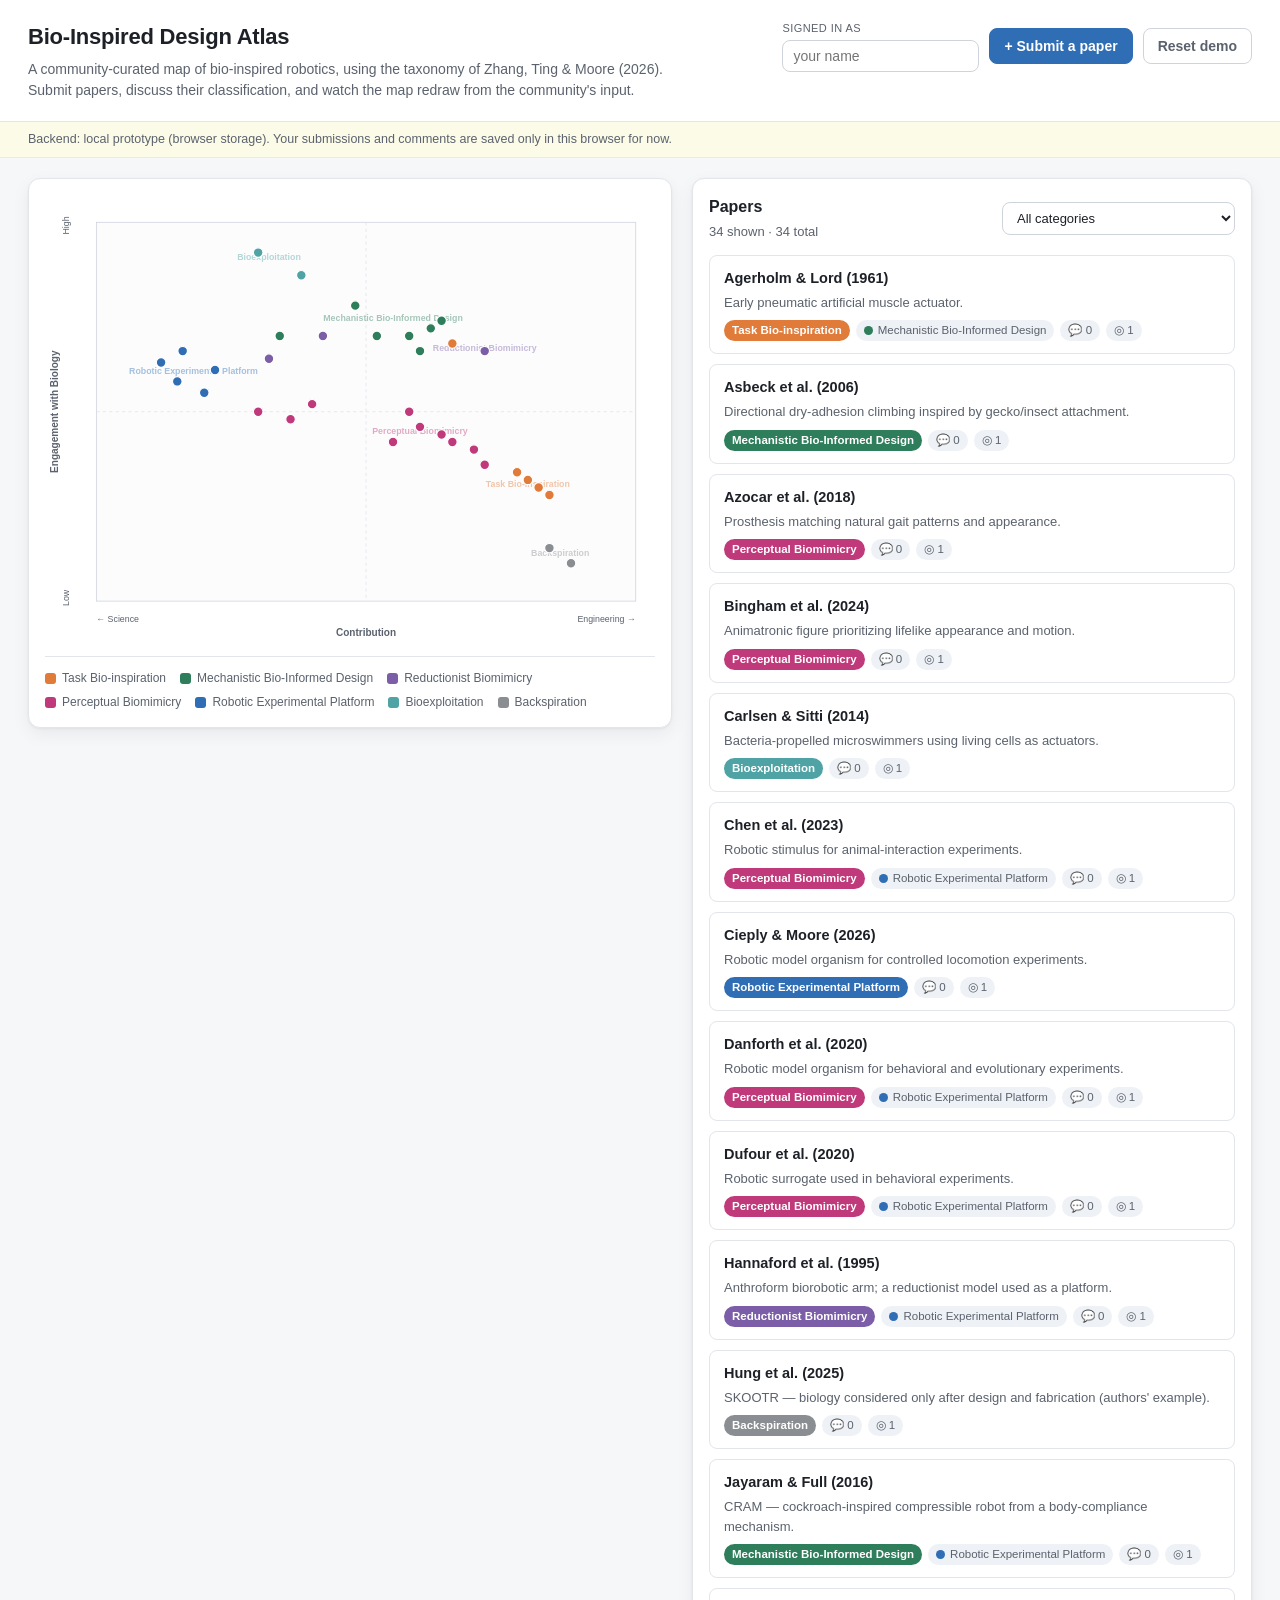
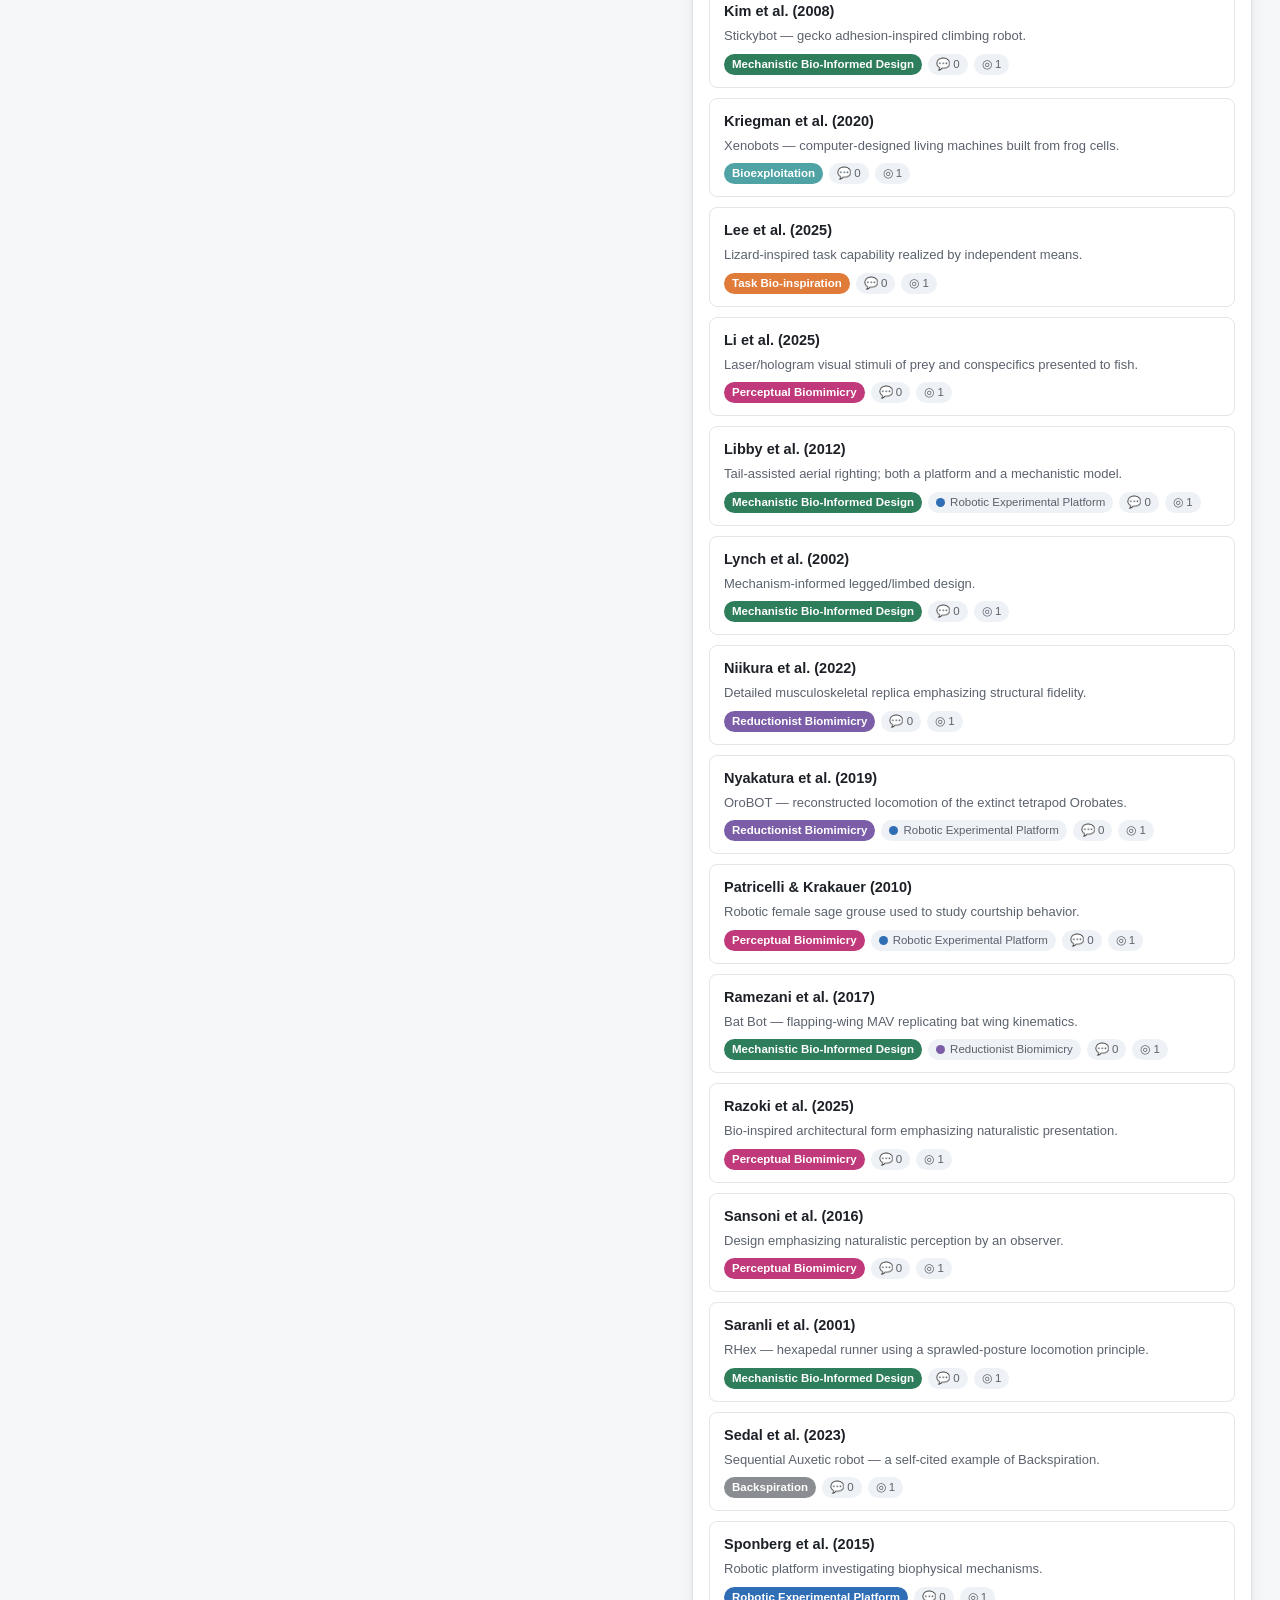
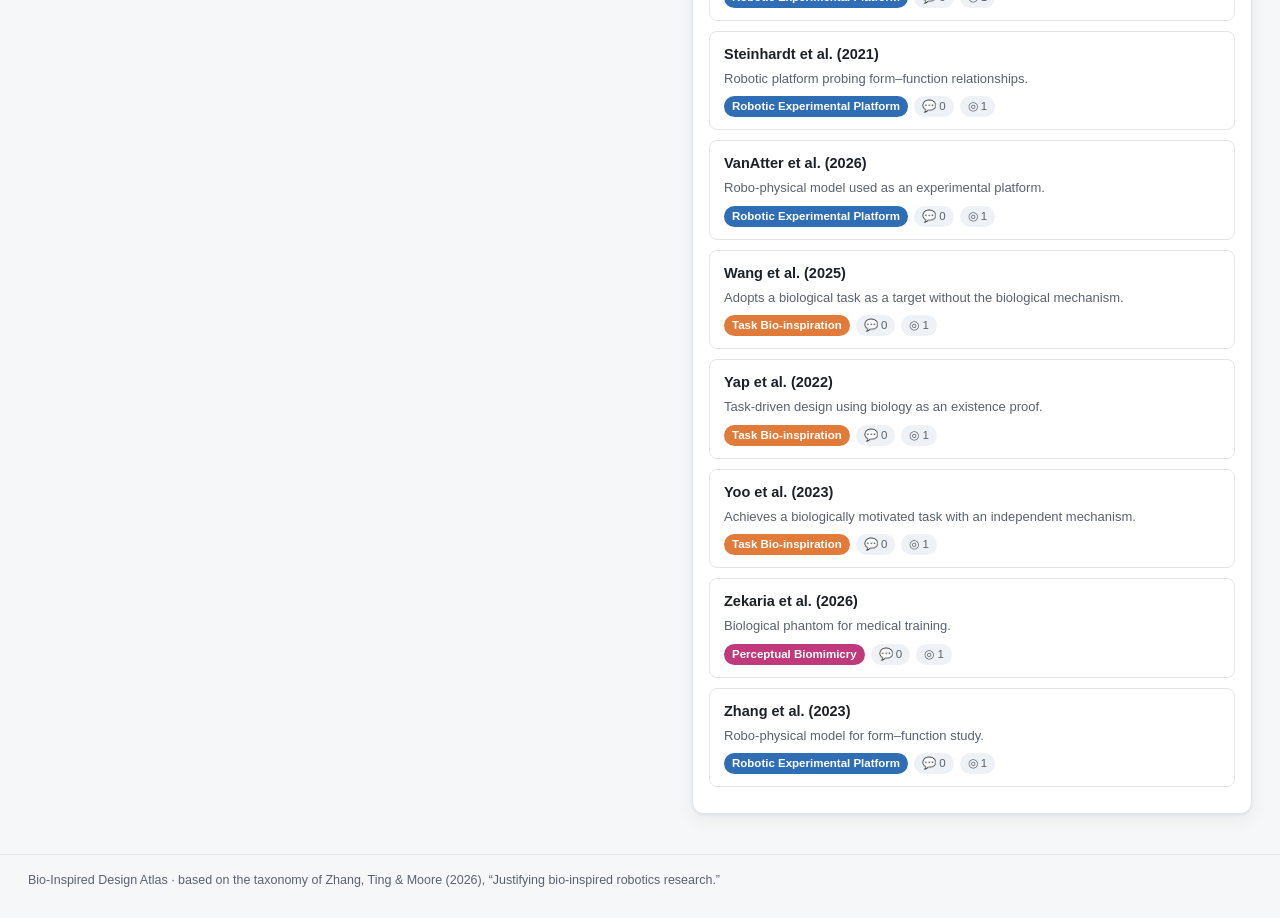
==== commit f73bb6d5: "Remove ORCID sign-in button; tidy footer" ====
--- a/standalone.html
+++ b/standalone.html
@@ -535,8 +535,8 @@
 
     <footer class="bid-footer">
       <span>
-        Prototype · data lives only in this browser. See
-        <code>README.md</code> for the Supabase + Google/ORCID deployment path.
+        Bio-Inspired Design Atlas · based on the taxonomy of Zhang, Ting &amp;
+        Moore (2026), &ldquo;Justifying bio-inspired robotics research.&rdquo;
       </span>
     </footer>
 
@@ -2094,9 +2094,6 @@
     } else {
       authBox.appendChild(h("span", { class: "bid-hint", text: "Sign in to contribute:" }));
       authBox.appendChild(h("button", { class: "bid-btn", text: "Google", onclick: () => store.signIn("google") }));
-      // ORCID is a Supabase Custom OIDC provider; it must be named exactly
-      // "custom:orcid" in the dashboard (Auth → Providers → Custom).
-      authBox.appendChild(h("button", { class: "bid-btn", text: "ORCID", onclick: () => store.signIn("custom:orcid") }));
     }
   }
 
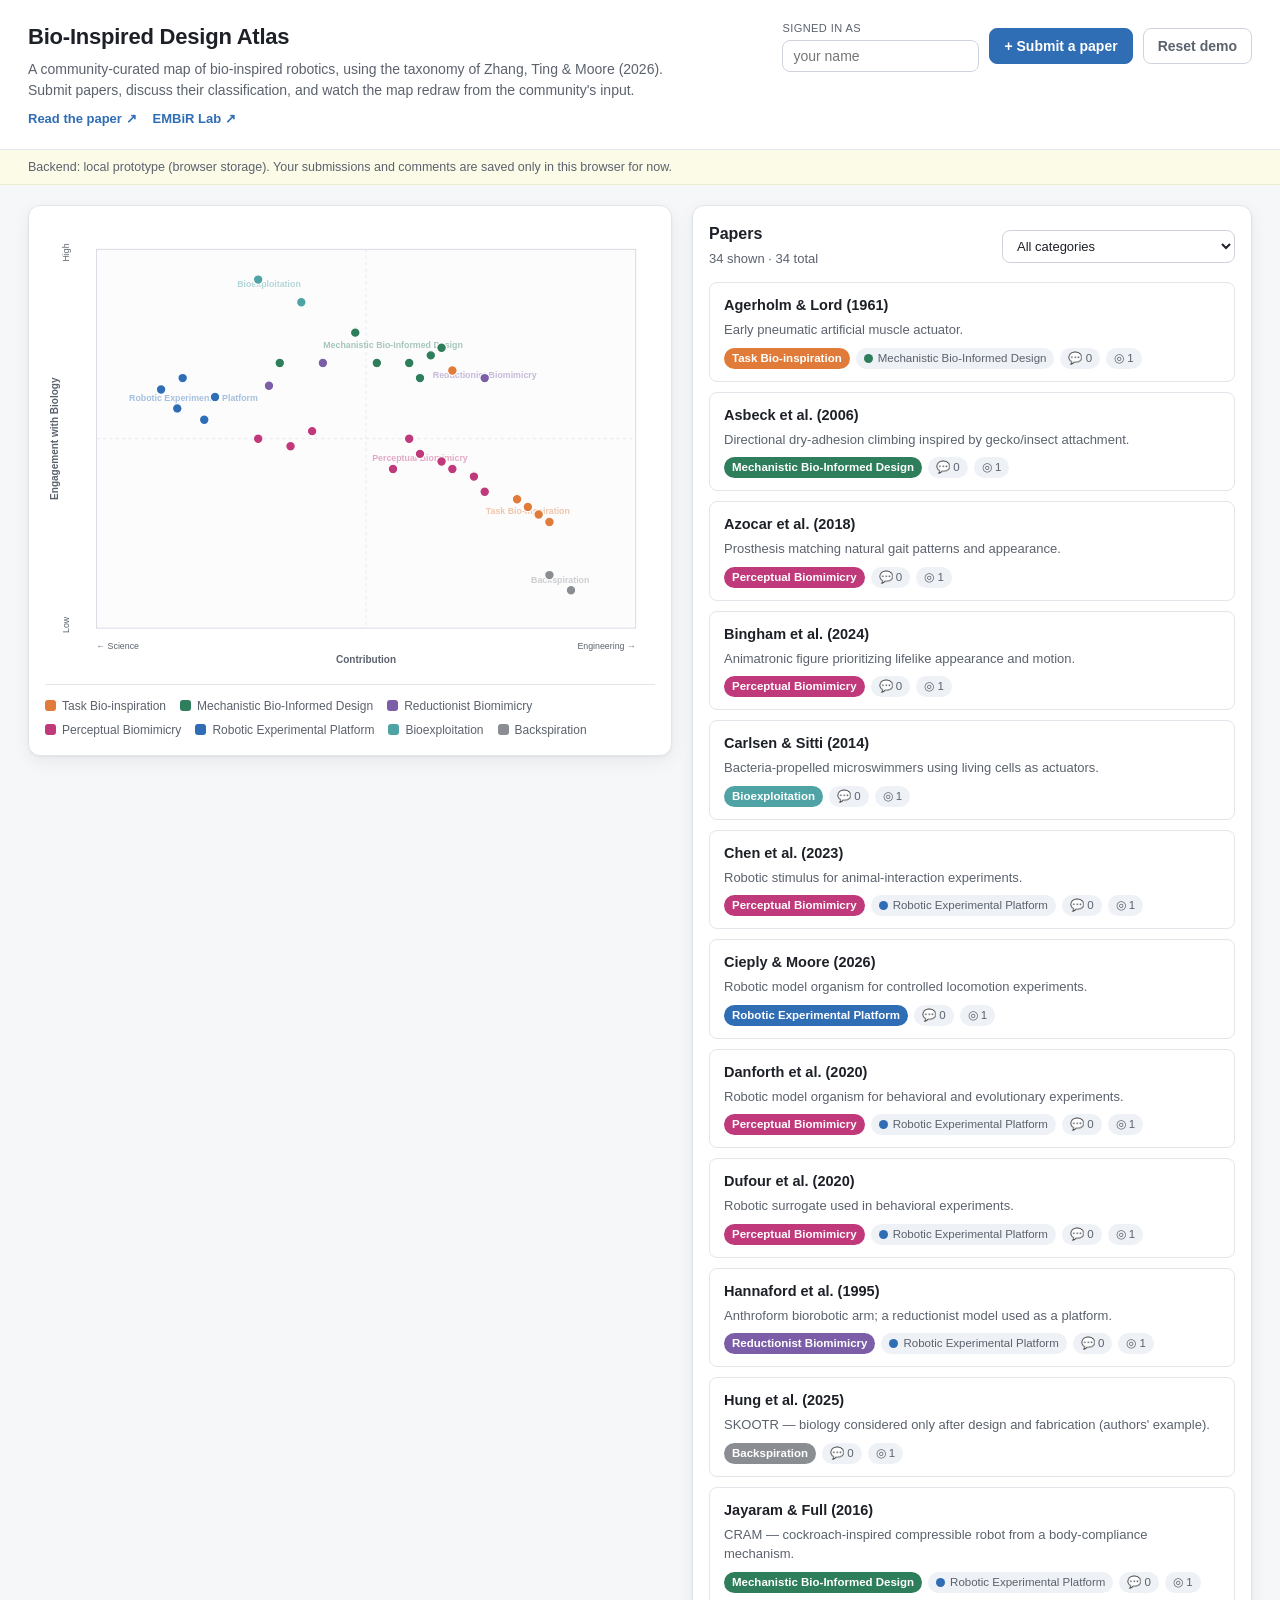
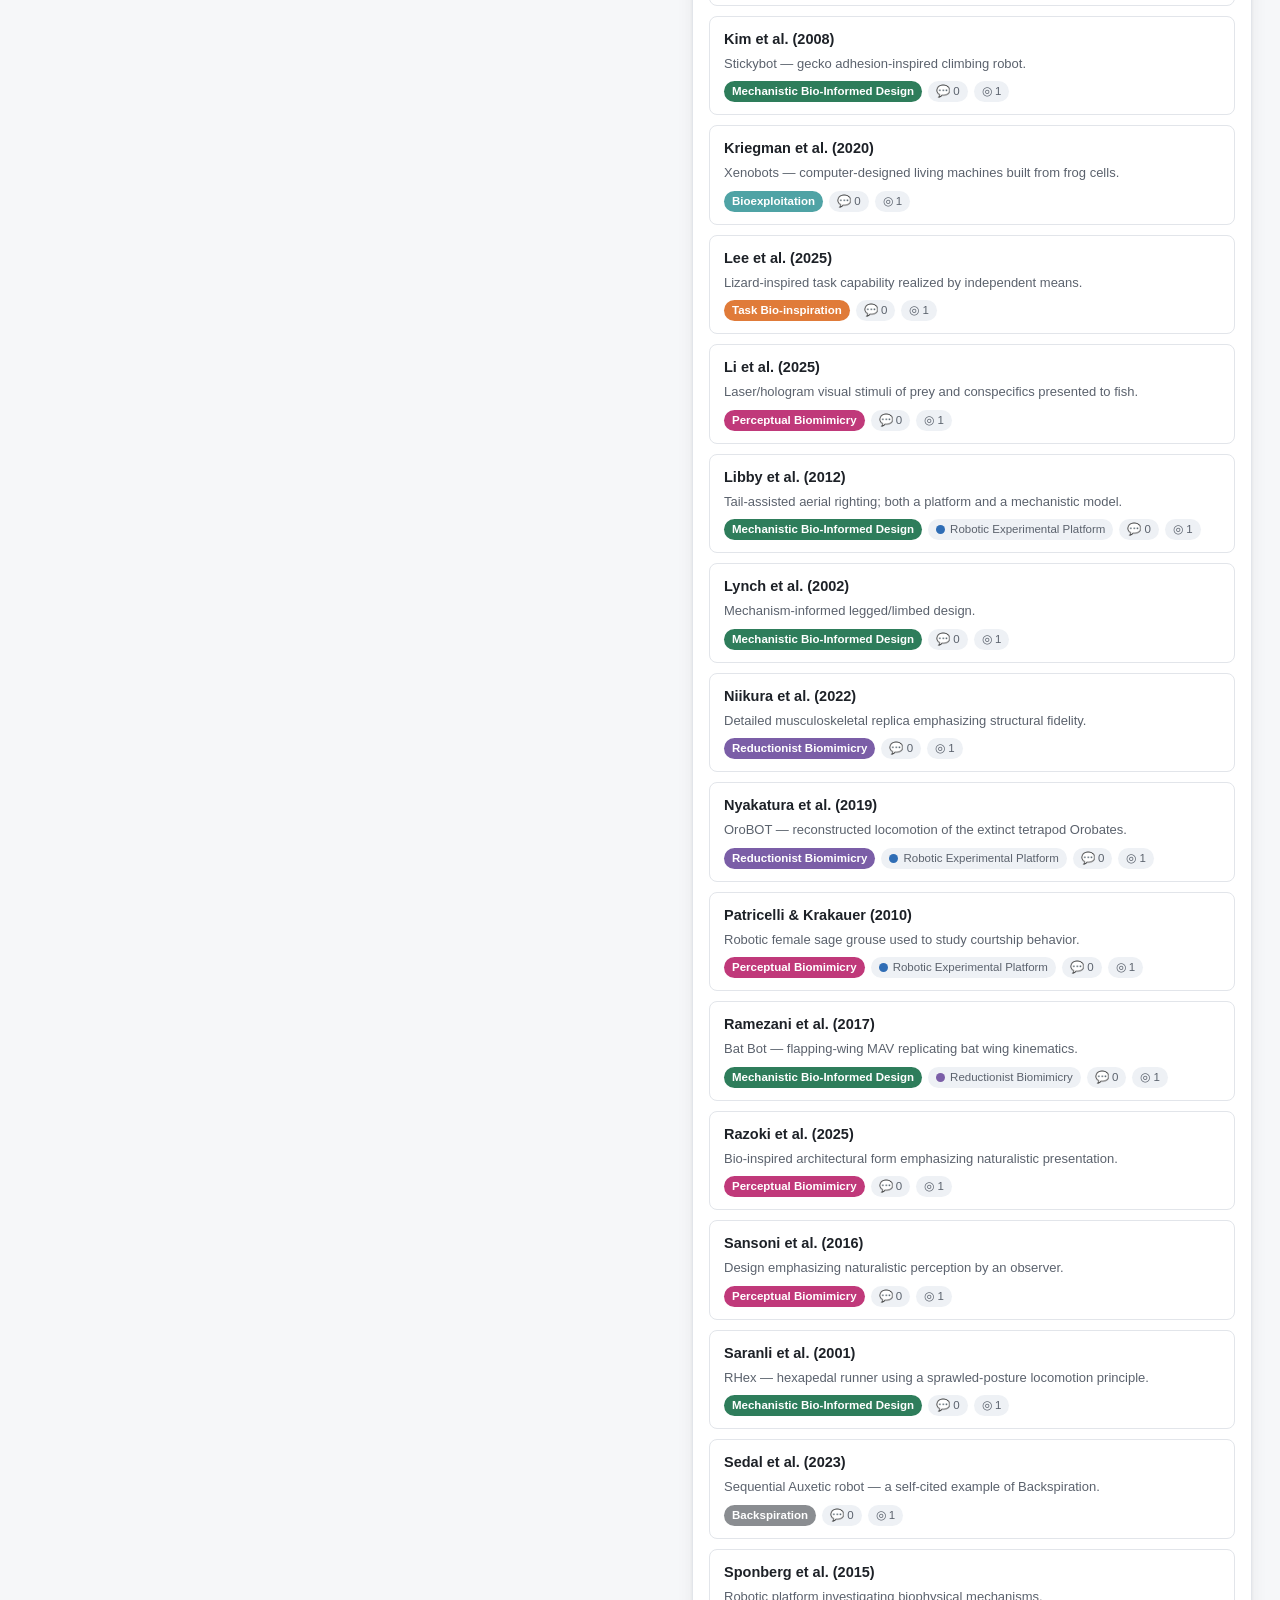
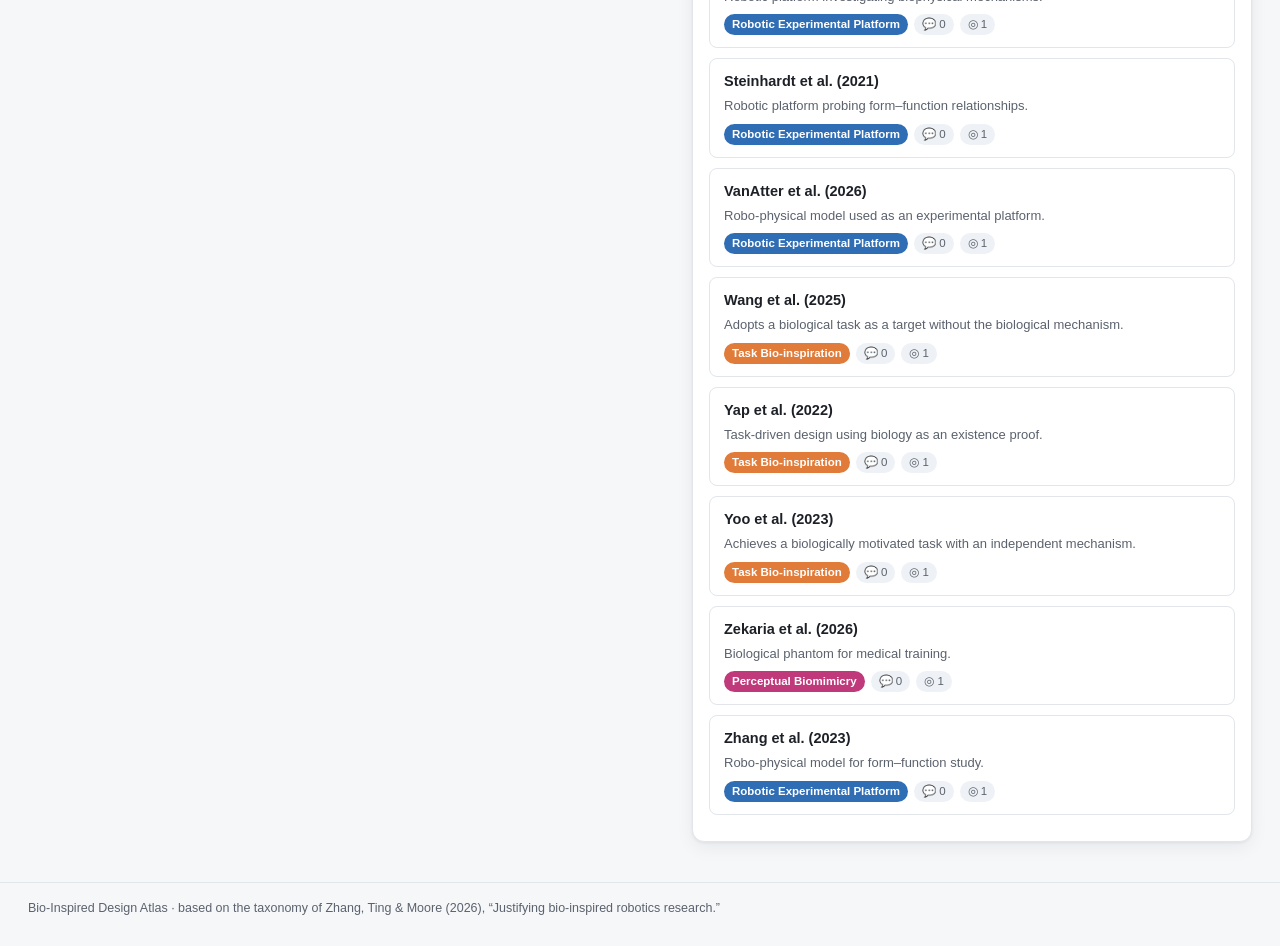
==== commit 85835e81: "Add header links to the paper and lab website" ====
--- a/standalone.html
+++ b/standalone.html
@@ -54,6 +54,9 @@
 .bid-header-main { max-width: 640px; }
 .bid-header h1 { margin: 0; font-size: 22px; letter-spacing: -0.01em; }
 .bid-sub { margin: 6px 0 0; color: var(--ink-soft); font-size: 14px; }
+.bid-header-links { margin: 8px 0 0; display: flex; flex-wrap: wrap; gap: 16px; font-size: 13px; }
+.bid-header-links a { color: var(--accent); text-decoration: none; font-weight: 600; }
+.bid-header-links a:hover { text-decoration: underline; }
 
 .bid-header-actions {
   display: flex;
@@ -499,6 +502,10 @@
           A community-curated map of bio-inspired robotics, using the taxonomy of
           Zhang, Ting &amp; Moore (2026). Submit papers, discuss their
           classification, and watch the map redraw from the community's input.
+        </p>
+        <p class="bid-header-links">
+          <a href="https://arxiv.org/abs/2605.19840" target="_blank" rel="noopener noreferrer">Read the paper ↗</a>
+          <a href="https://www.embirlab.com" target="_blank" rel="noopener noreferrer">EMBiR Lab ↗</a>
         </p>
       </div>
       <div class="bid-header-actions">
